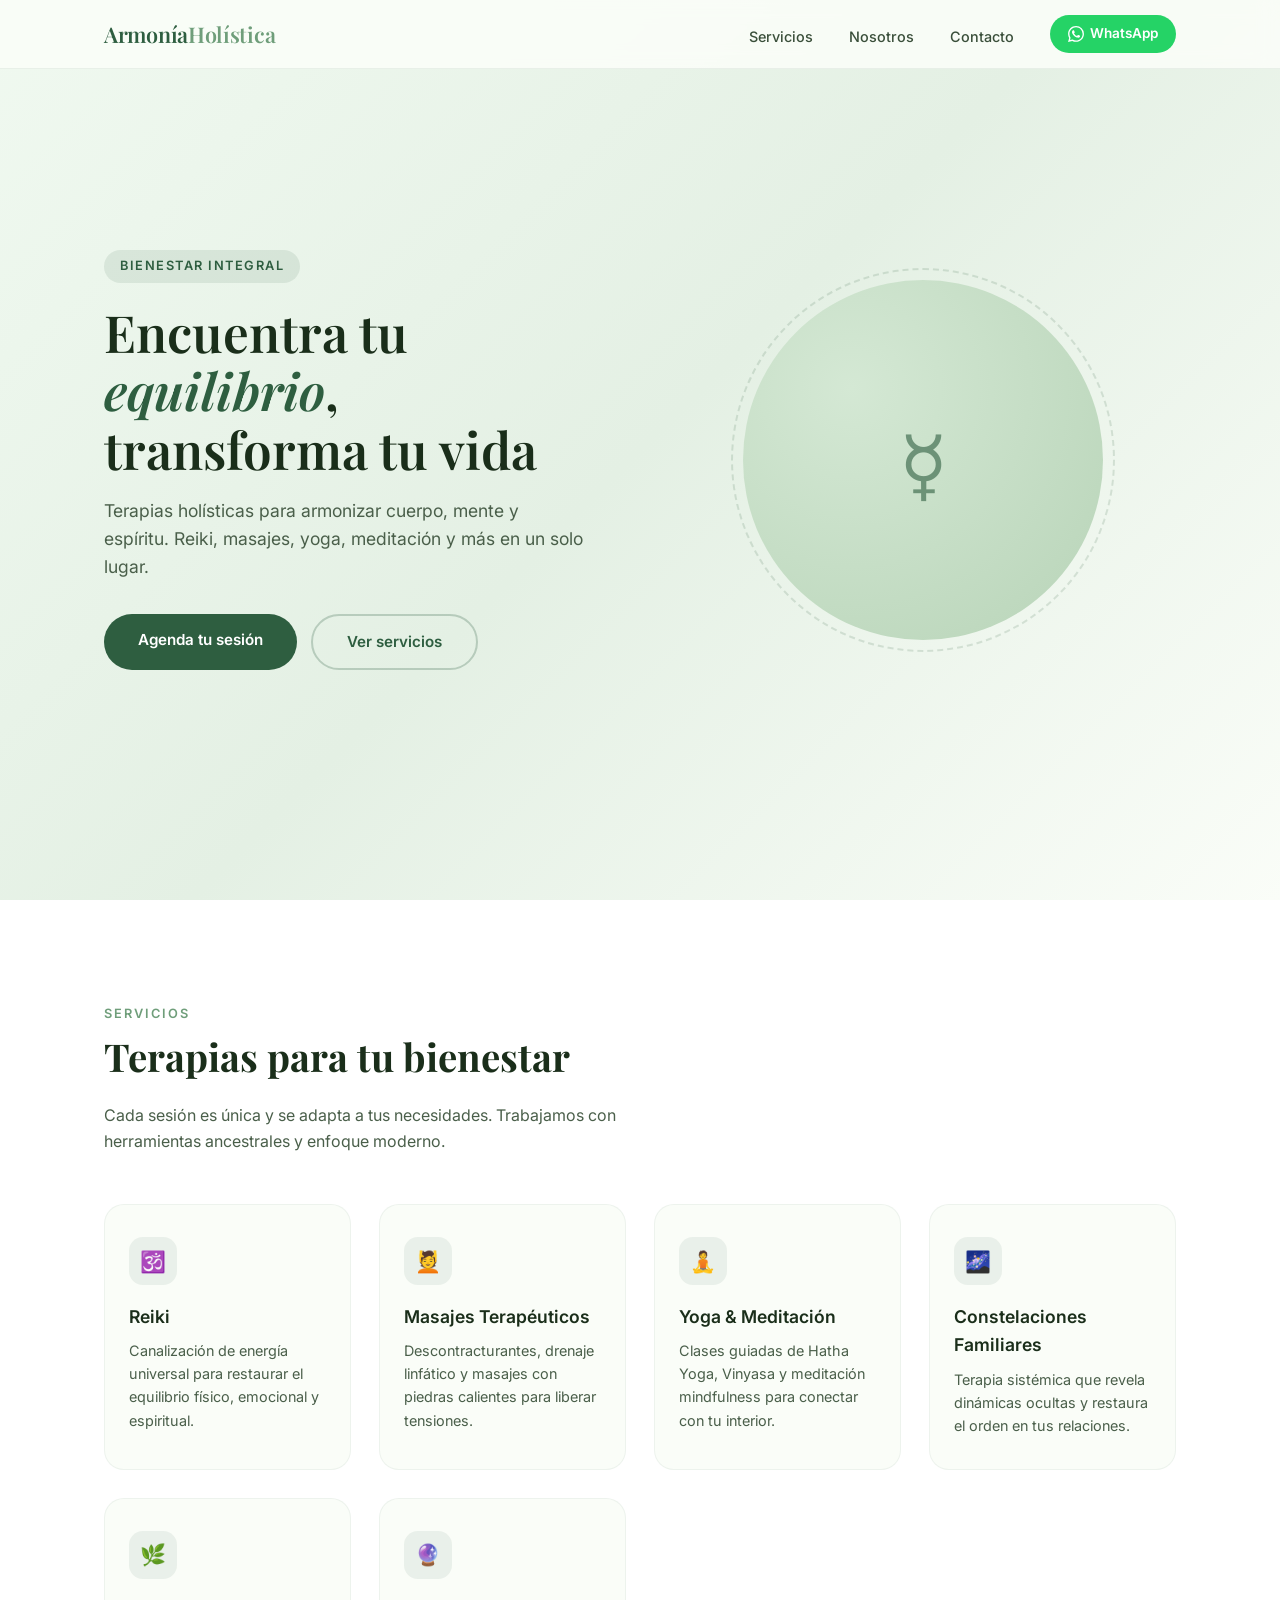
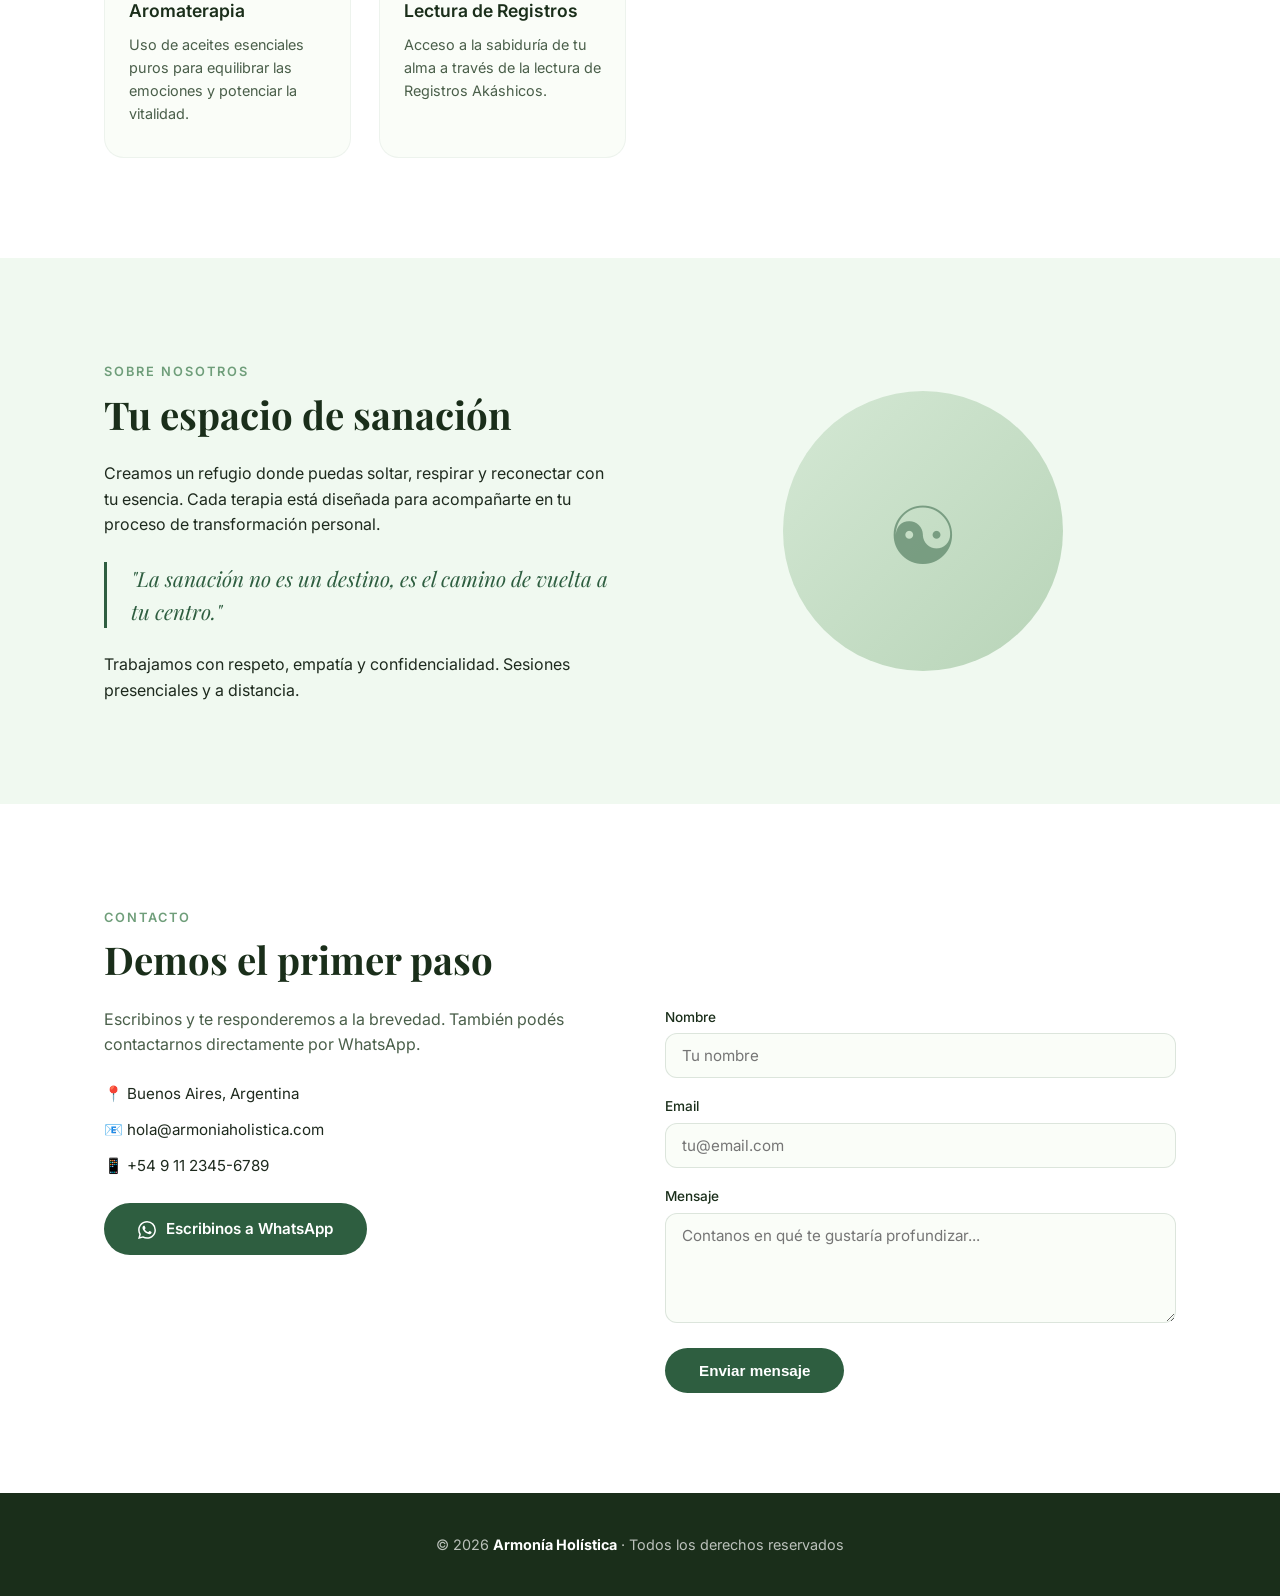
==== index.html @ 7d06202a "Primer commit del MVP de la landingpage" ====
<!DOCTYPE html>
<html lang="es">
<head>
  <meta charset="UTF-8">
  <meta name="viewport" content="width=device-width, initial-scale=1.0">
  <title>Terapia Holística · Bienestar Integral</title>
  <link rel="preconnect" href="https://fonts.googleapis.com">
  <link href="https://fonts.googleapis.com/css2?family=Inter:wght@300;400;500;600;700&family=Playfair+Display:ital,wght@0,500;0,600;1,500&display=swap" rel="stylesheet">
  <style>
    *, *::before, *::after { margin: 0; padding: 0; box-sizing: border-box; }
    html { scroll-behavior: smooth; }
    body {
      font-family: 'Inter', sans-serif;
      color: #1e2a1e;
      background: #fafdf8;
      line-height: 1.6;
    }
    a { text-decoration: none; color: inherit; }
    img { max-width: 100%; display: block; }

    .container { max-width: 1120px; margin: 0 auto; padding: 0 24px; }

    /* ─── HEADER ─── */
    header {
      position: fixed; top: 0; left: 0; width: 100%;
      background: rgba(250, 253, 248, 0.92);
      backdrop-filter: blur(10px);
      border-bottom: 1px solid rgba(46, 94, 64, 0.08);
      z-index: 100;
    }
    header .container {
      display: flex; align-items: center; justify-content: space-between;
      height: 68px;
    }
    .logo {
      font-family: 'Playfair Display', serif;
      font-size: 1.35rem;
      font-weight: 600;
      color: #2e5e40;
      letter-spacing: -0.3px;
    }
    .logo span { color: #6f9e7a; }
    nav a {
      font-size: 0.9rem;
      font-weight: 500;
      color: #3a4f3a;
      margin-left: 32px;
      transition: color .2s;
    }
    nav a:hover { color: #2e5e40; }
    .whatsapp-float {
      display: inline-flex; align-items: center; gap: 6px;
      background: #25D366; color: #fff; padding: 8px 18px;
      border-radius: 50px; font-size: 0.85rem; font-weight: 600;
      transition: background .2s;
    }
    .whatsapp-float:hover { background: #1ebe5d; }

    /* ─── HERO ─── */
    .hero {
      min-height: 100vh;
      display: flex; align-items: center;
      padding: 100px 0 80px;
      background: linear-gradient(135deg, #f0f9f0 0%, #e4f0e4 50%, #fafdf8 100%);
    }
    .hero .container { display: flex; align-items: center; gap: 60px; }
    .hero-content { flex: 1; }
    .hero-content .badge {
      display: inline-block;
      background: rgba(46, 94, 64, 0.1);
      color: #2e5e40;
      font-size: 0.8rem; font-weight: 600; text-transform: uppercase;
      letter-spacing: 1.5px;
      padding: 6px 16px; border-radius: 50px;
      margin-bottom: 20px;
    }
    .hero-content h1 {
      font-family: 'Playfair Display', serif;
      font-size: 3.2rem;
      font-weight: 600;
      line-height: 1.15;
      color: #1a2e1a;
      margin-bottom: 18px;
    }
    .hero-content h1 em {
      font-style: italic;
      color: #2e5e40;
    }
    .hero-content p {
      font-size: 1.1rem;
      color: #4a5f4a;
      max-width: 480px;
      margin-bottom: 32px;
    }
    .hero-actions { display: flex; gap: 14px; flex-wrap: wrap; }
    .btn-primary {
      display: inline-block;
      background: #2e5e40;
      color: #fff; padding: 14px 34px;
      border-radius: 50px;
      font-weight: 600; font-size: 0.95rem;
      transition: background .2s, transform .2s;
    }
    .btn-primary:hover { background: #234a32; transform: translateY(-2px); }
    .btn-secondary {
      display: inline-flex; align-items: center; gap: 8px;
      background: transparent;
      color: #2e5e40; padding: 14px 34px;
      border-radius: 50px;
      font-weight: 600; font-size: 0.95rem;
      border: 2px solid rgba(46, 94, 64, 0.25);
      transition: background .2s, border-color .2s;
    }
    .btn-secondary:hover { background: rgba(46, 94, 64, 0.06); border-color: #2e5e40; }
    .hero-visual { flex: 1; display: flex; justify-content: center; }
    .hero-symbol {
      width: 360px; height: 360px;
      border-radius: 50%;
      background: radial-gradient(circle at 30% 30%, #d4e8d4, #b8d4b8);
      display: flex; align-items: center; justify-content: center;
      position: relative;
    }
    .hero-symbol::after {
      content: '';
      position: absolute; inset: -12px;
      border-radius: 50%;
      border: 2px dashed rgba(46, 94, 64, 0.15);
      animation: spin 40s linear infinite;
    }
    @keyframes spin { to { transform: rotate(360deg); } }
    .hero-symbol span {
      font-size: 5rem;
      font-family: 'Playfair Display', serif;
      color: #2e5e40;
      opacity: 0.6;
    }

    /* ─── SERVICES ─── */
    .services {
      padding: 100px 0;
      background: #fff;
    }
    .section-label {
      font-size: 0.8rem; font-weight: 600; text-transform: uppercase;
      letter-spacing: 2px; color: #6f9e7a;
      margin-bottom: 8px;
    }
    .section-title {
      font-family: 'Playfair Display', serif;
      font-size: 2.4rem;
      color: #1a2e1a;
      margin-bottom: 16px;
    }
    .section-desc {
      color: #4a5f4a;
      max-width: 540px;
      margin-bottom: 50px;
    }
    .services-grid {
      display: grid;
      grid-template-columns: repeat(auto-fit, minmax(240px, 1fr));
      gap: 28px;
    }
    .service-card {
      background: #fafdf8;
      padding: 32px 24px;
      border-radius: 20px;
      border: 1px solid rgba(46, 94, 64, 0.06);
      transition: transform .25s, box-shadow .25s;
    }
    .service-card:hover { transform: translateY(-4px); box-shadow: 0 12px 32px rgba(46, 94, 64, 0.06); }
    .service-icon {
      width: 48px; height: 48px;
      background: rgba(46, 94, 64, 0.08);
      border-radius: 14px;
      display: flex; align-items: center; justify-content: center;
      font-size: 1.3rem;
      margin-bottom: 18px;
    }
    .service-card h3 {
      font-size: 1.1rem; font-weight: 600;
      color: #1a2e1a; margin-bottom: 8px;
    }
    .service-card p {
      font-size: 0.9rem; color: #4a5f4a;
    }

    /* ─── ABOUT ─── */
    .about {
      padding: 100px 0;
      background: #f0f9f0;
    }
    .about .container { display: flex; align-items: center; gap: 60px; }
    .about-content { flex: 1; }
    .about-visual { flex: 1; display: flex; justify-content: center; }
    .about-quote {
      font-family: 'Playfair Display', serif;
      font-size: 1.3rem; font-style: italic;
      color: #2e5e40;
      border-left: 3px solid #2e5e40;
      padding-left: 24px;
      margin: 24px 0;
    }

    /* ─── CONTACT ─── */
    .contact {
      padding: 100px 0;
      background: #fff;
    }
    .contact-layout { display: flex; gap: 50px; align-items: flex-start; }
    .contact-info { flex: 1; }
    .contact-info p { margin-bottom: 10px; color: #4a5f4a; }
    .contact-info .info-item {
      display: flex; align-items: center; gap: 10px;
      margin-bottom: 12px;
      font-size: 0.95rem;
    }
    .contact-form { flex: 1; }
    .form-group { margin-bottom: 18px; }
    .form-group label {
      display: block;
      font-size: 0.85rem; font-weight: 500;
      color: #1a2e1a; margin-bottom: 5px;
    }
    .form-group input,
    .form-group textarea {
      width: 100%;
      padding: 12px 16px;
      border: 1.5px solid rgba(46, 94, 64, 0.15);
      border-radius: 12px;
      font-family: 'Inter', sans-serif;
      font-size: 0.95rem;
      background: #fafdf8;
      transition: border-color .2s;
    }
    .form-group input:focus,
    .form-group textarea:focus {
      outline: none;
      border-color: #2e5e40;
    }
    .form-group textarea { resize: vertical; min-height: 110px; }
    .btn-submit {
      background: #2e5e40; color: #fff;
      border: none; padding: 14px 34px;
      border-radius: 50px; font-weight: 600; font-size: 0.95rem;
      cursor: pointer;
      transition: background .2s, transform .2s;
    }
    .btn-submit:hover { background: #234a32; transform: translateY(-2px); }

    /* ─── FOOTER ─── */
    footer {
      background: #1a2e1a;
      color: rgba(255,255,255,0.7);
      padding: 40px 0;
      text-align: center;
      font-size: 0.9rem;
    }
    footer strong { color: #fff; }

    /* ─── RESPONSIVE ─── */
    @media (max-width: 800px) {
      .hero .container { flex-direction: column; text-align: center; }
      .hero-content p { margin-left: auto; margin-right: auto; }
      .hero-content h1 { font-size: 2.4rem; }
      .hero-actions { justify-content: center; }
      .hero-symbol { width: 220px; height: 220px; }
      .hero-symbol span { font-size: 3rem; }
      .about .container { flex-direction: column; text-align: center; }
      .about-quote { text-align: left; }
      .contact-layout { flex-direction: column; }
      nav a { margin-left: 16px; font-size: 0.8rem; }
      .whatsapp-float span { display: none; }
    }
    @media (max-width: 500px) {
      header .container { height: 60px; }
      .logo { font-size: 1.1rem; }
      nav a { margin-left: 12px; }
      .hero-content h1 { font-size: 1.9rem; }
    }
  </style>
</head>
<body>

  <!-- ═══ HEADER ═══ -->
  <header>
    <div class="container">
      <a href="#" class="logo">Armonía<span>Holística</span></a>
      <nav>
        <a href="#servicios">Servicios</a>
        <a href="#nosotros">Nosotros</a>
        <a href="#contacto">Contacto</a>
        <a href="https://wa.me/5491123456789" target="_blank" class="whatsapp-float">
          <svg width="16" height="16" viewBox="0 0 24 24" fill="currentColor"><path d="M17.472 14.382c-.297-.149-1.758-.867-2.03-.967-.273-.099-.471-.148-.67.15-.197.297-.767.966-.94 1.164-.173.199-.347.223-.644.075-.297-.15-1.255-.463-2.39-1.475-.883-.788-1.48-1.761-1.653-2.059-.173-.297-.018-.458.13-.606.134-.133.298-.347.446-.52.149-.174.198-.298.298-.497.099-.198.05-.371-.025-.52-.075-.149-.669-1.612-.916-2.207-.242-.579-.487-.5-.669-.51-.173-.008-.371-.01-.57-.01-.198 0-.52.074-.792.372-.272.297-1.04 1.016-1.04 2.479 0 1.462 1.065 2.875 1.213 3.074.149.198 2.096 3.2 5.077 4.487.709.306 1.262.489 1.694.625.712.227 1.36.195 1.871.118.571-.085 1.758-.719 2.006-1.413.248-.694.248-1.289.173-1.413-.074-.124-.272-.198-.57-.347m-5.421 7.403h-.004a9.87 9.87 0 01-5.031-1.378l-.361-.214-3.741.982.998-3.648-.235-.374a9.86 9.86 0 01-1.51-5.26c.001-5.45 4.436-9.884 9.888-9.884 2.64 0 5.122 1.03 6.988 2.898a9.825 9.825 0 012.893 6.994c-.003 5.45-4.437 9.884-9.885 9.884m8.413-18.297A11.815 11.815 0 0012.05 0C5.495 0 .16 5.335.157 11.892c0 2.096.547 4.142 1.588 5.945L.057 24l6.305-1.654a11.882 11.882 0 005.683 1.448h.005c6.554 0 11.89-5.335 11.893-11.893a11.821 11.821 0 00-3.48-8.413z"/></svg>
          <span>WhatsApp</span>
        </a>
      </nav>
    </div>
  </header>

  <!-- ═══ HERO ═══ -->
  <section class="hero" id="inicio">
    <div class="container">
      <div class="hero-content">
        <span class="badge">Bienestar Integral</span>
        <h1>Encuentra tu <em>equilibrio</em>, transforma tu vida</h1>
        <p>Terapias holísticas para armonizar cuerpo, mente y espíritu. Reiki, masajes, yoga, meditación y más en un solo lugar.</p>
        <div class="hero-actions">
          <a href="#contacto" class="btn-primary">Agenda tu sesión</a>
          <a href="#servicios" class="btn-secondary">Ver servicios</a>
        </div>
      </div>
      <div class="hero-visual">
        <div class="hero-symbol">
          <span>☿</span>
        </div>
      </div>
    </div>
  </section>

  <!-- ═══ SERVICES ═══ -->
  <section class="services" id="servicios">
    <div class="container">
      <span class="section-label">Servicios</span>
      <h2 class="section-title">Terapias para tu bienestar</h2>
      <p class="section-desc">Cada sesión es única y se adapta a tus necesidades. Trabajamos con herramientas ancestrales y enfoque moderno.</p>
      <div class="services-grid">
        <div class="service-card">
          <div class="service-icon">🕉️</div>
          <h3>Reiki</h3>
          <p>Canalización de energía universal para restaurar el equilibrio físico, emocional y espiritual.</p>
        </div>
        <div class="service-card">
          <div class="service-icon">💆</div>
          <h3>Masajes Terapéuticos</h3>
          <p>Descontracturantes, drenaje linfático y masajes con piedras calientes para liberar tensiones.</p>
        </div>
        <div class="service-card">
          <div class="service-icon">🧘</div>
          <h3>Yoga & Meditación</h3>
          <p>Clases guiadas de Hatha Yoga, Vinyasa y meditación mindfulness para conectar con tu interior.</p>
        </div>
        <div class="service-card">
          <div class="service-icon">🌌</div>
          <h3>Constelaciones Familiares</h3>
          <p>Terapia sistémica que revela dinámicas ocultas y restaura el orden en tus relaciones.</p>
        </div>
        <div class="service-card">
          <div class="service-icon">🌿</div>
          <h3>Aromaterapia</h3>
          <p>Uso de aceites esenciales puros para equilibrar las emociones y potenciar la vitalidad.</p>
        </div>
        <div class="service-card">
          <div class="service-icon">🔮</div>
          <h3>Lectura de Registros</h3>
          <p>Acceso a la sabiduría de tu alma a través de la lectura de Registros Akáshicos.</p>
        </div>
      </div>
    </div>
  </section>

  <!-- ═══ ABOUT ═══ -->
  <section class="about" id="nosotros">
    <div class="container">
      <div class="about-content">
        <span class="section-label">Sobre nosotros</span>
        <h2 class="section-title">Tu espacio de sanación</h2>
        <p>Creamos un refugio donde puedas soltar, respirar y reconectar con tu esencia. Cada terapia está diseñada para acompañarte en tu proceso de transformación personal.</p>
        <div class="about-quote">"La sanación no es un destino, es el camino de vuelta a tu centro."</div>
        <p style="margin-top: 16px;">Trabajamos con respeto, empatía y confidencialidad. Sesiones presenciales y a distancia.</p>
      </div>
      <div class="about-visual">
        <div style="width:280px;height:280px;border-radius:50%;background:linear-gradient(135deg,#d4e8d4,#b8d4b8);display:flex;align-items:center;justify-content:center;">
          <span style="font-size:5rem;font-family:'Playfair Display',serif;color:#2e5e40;opacity:0.5;">☯</span>
        </div>
      </div>
    </div>
  </section>

  <!-- ═══ CONTACT ═══ -->
  <section class="contact" id="contacto">
    <div class="container">
      <span class="section-label">Contacto</span>
      <h2 class="section-title">Demos el primer paso</h2>
      <div class="contact-layout">
        <div class="contact-info">
          <p style="margin-bottom: 24px;">Escribinos y te responderemos a la brevedad. También podés contactarnos directamente por WhatsApp.</p>
          <div class="info-item">📍 Buenos Aires, Argentina</div>
          <div class="info-item">📧 hola@armoniaholistica.com</div>
          <div class="info-item">📱 +54 9 11 2345-6789</div>
          <a href="https://wa.me/5491123456789" target="_blank" class="btn-primary" style="margin-top: 12px;">
            <svg width="18" height="18" viewBox="0 0 24 24" fill="currentColor" style="vertical-align:middle;margin-right:6px;"><path d="M17.472 14.382c-.297-.149-1.758-.867-2.03-.967-.273-.099-.471-.148-.67.15-.197.297-.767.966-.94 1.164-.173.199-.347.223-.644.075-.297-.15-1.255-.463-2.39-1.475-.883-.788-1.48-1.761-1.653-2.059-.173-.297-.018-.458.13-.606.134-.133.298-.347.446-.52.149-.174.198-.298.298-.497.099-.198.05-.371-.025-.52-.075-.149-.669-1.612-.916-2.207-.242-.579-.487-.5-.669-.51-.173-.008-.371-.01-.57-.01-.198 0-.52.074-.792.372-.272.297-1.04 1.016-1.04 2.479 0 1.462 1.065 2.875 1.213 3.074.149.198 2.096 3.2 5.077 4.487.709.306 1.262.489 1.694.625.712.227 1.36.195 1.871.118.571-.085 1.758-.719 2.006-1.413.248-.694.248-1.289.173-1.413-.074-.124-.272-.198-.57-.347m-5.421 7.403h-.004a9.87 9.87 0 01-5.031-1.378l-.361-.214-3.741.982.998-3.648-.235-.374a9.86 9.86 0 01-1.51-5.26c.001-5.45 4.436-9.884 9.888-9.884 2.64 0 5.122 1.03 6.988 2.898a9.825 9.825 0 012.893 6.994c-.003 5.45-4.437 9.884-9.885 9.884m8.413-18.297A11.815 11.815 0 0012.05 0C5.495 0 .16 5.335.157 11.892c0 2.096.547 4.142 1.588 5.945L.057 24l6.305-1.654a11.882 11.882 0 005.683 1.448h.005c6.554 0 11.89-5.335 11.893-11.893a11.821 11.821 0 00-3.48-8.413z"/></svg>
            Escribinos a WhatsApp
          </a>
        </div>
        <form class="contact-form" id="contactForm">
          <div class="form-group">
            <label for="nombre">Nombre</label>
            <input type="text" id="nombre" placeholder="Tu nombre" required>
          </div>
          <div class="form-group">
            <label for="email">Email</label>
            <input type="email" id="email" placeholder="tu@email.com" required>
          </div>
          <div class="form-group">
            <label for="mensaje">Mensaje</label>
            <textarea id="mensaje" placeholder="Contanos en qué te gustaría profundizar..." required></textarea>
          </div>
          <button type="submit" class="btn-submit">Enviar mensaje</button>
          <p id="formFeedback" style="margin-top:12px;font-size:0.85rem;color:#6f9e7a;display:none;">✓ Mensaje enviado con éxito. Te contactaremos pronto.</p>
        </form>
      </div>
    </div>
  </section>

  <!-- ═══ FOOTER ═══ -->
  <footer>
    <div class="container">
      <p>&copy; 2026 <strong>Armonía Holística</strong> · Todos los derechos reservados</p>
    </div>
  </footer>

  <script>
    document.getElementById('contactForm').addEventListener('submit', function(e) {
      e.preventDefault();
      document.getElementById('formFeedback').style.display = 'block';
      this.reset();
    });
  </script>
</body>
</html>
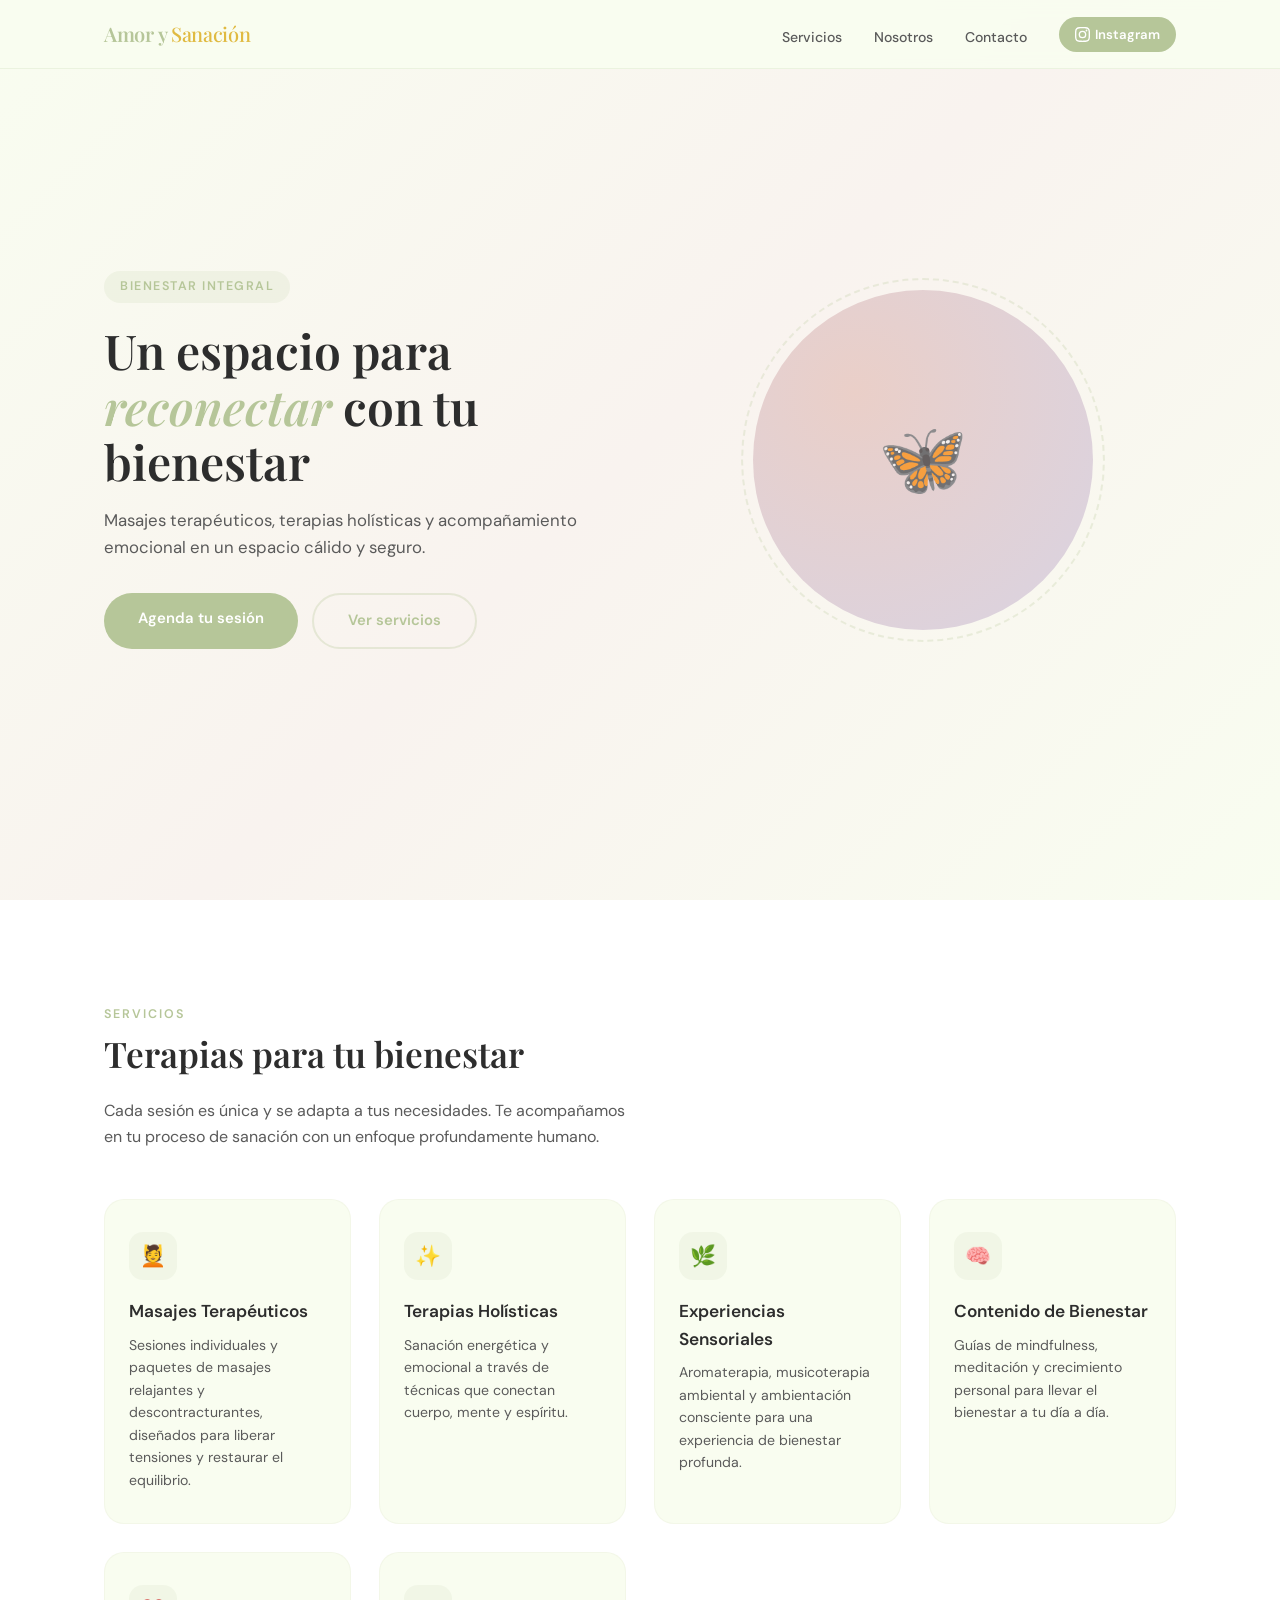
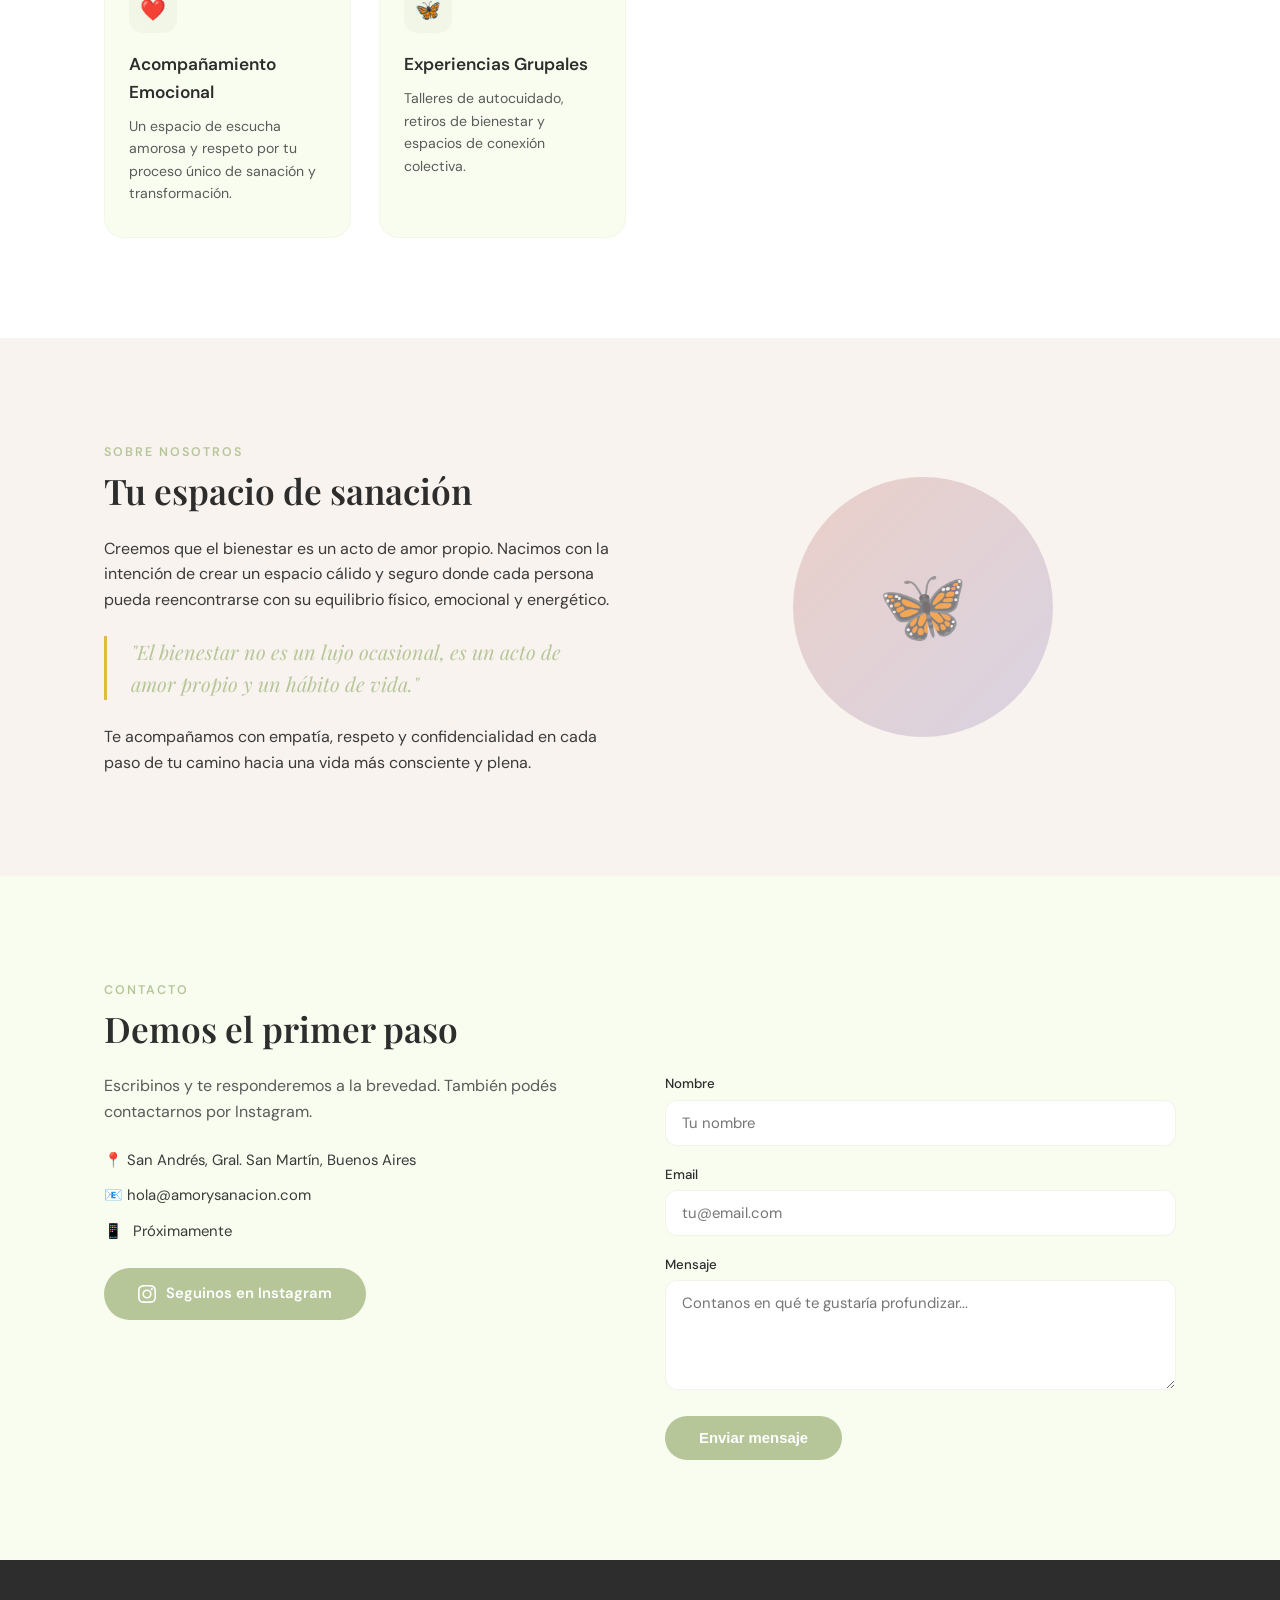
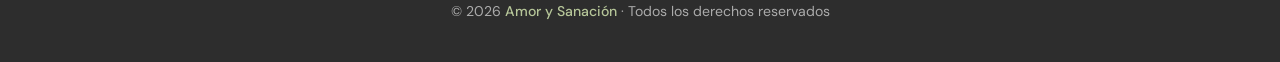
==== commit 3eac7e89: "Se realizaron ajustes en la landingpage para la identidad del cliente" ====
--- a/index.html
+++ b/index.html
@@ -3,16 +3,17 @@
 <head>
   <meta charset="UTF-8">
   <meta name="viewport" content="width=device-width, initial-scale=1.0">
-  <title>Terapia Holística · Bienestar Integral</title>
+  <title>Amor y Sanación · Bienestar Integral</title>
   <link rel="preconnect" href="https://fonts.googleapis.com">
-  <link href="https://fonts.googleapis.com/css2?family=Inter:wght@300;400;500;600;700&family=Playfair+Display:ital,wght@0,500;0,600;1,500&display=swap" rel="stylesheet">
+  <link rel="preconnect" href="https://fonts.gstatic.com" crossorigin>
+  <link href="https://fonts.googleapis.com/css2?family=DM+Sans:opsz,wght@9..40,300;9..40,400;9..40,500;9..40,600;9..40,700&family=Playfair+Display:ital,wght@0,500;0,600;0,700;1,500;1,600&display=swap" rel="stylesheet">
   <style>
     *, *::before, *::after { margin: 0; padding: 0; box-sizing: border-box; }
     html { scroll-behavior: smooth; }
     body {
-      font-family: 'Inter', sans-serif;
-      color: #1e2a1e;
-      background: #fafdf8;
+      font-family: 'DM Sans', sans-serif;
+      color: #3a3a3a;
+      background: #f9fdf0;
       line-height: 1.6;
     }
     a { text-decoration: none; color: inherit; }
@@ -23,9 +24,9 @@
     /* ─── HEADER ─── */
     header {
       position: fixed; top: 0; left: 0; width: 100%;
-      background: rgba(250, 253, 248, 0.92);
+      background: rgba(249, 253, 240, 0.92);
       backdrop-filter: blur(10px);
-      border-bottom: 1px solid rgba(46, 94, 64, 0.08);
+      border-bottom: 1px solid rgba(182, 198, 153, 0.2);
       z-index: 100;
     }
     header .container {
@@ -34,89 +35,89 @@
     }
     .logo {
       font-family: 'Playfair Display', serif;
-      font-size: 1.35rem;
+      font-size: 1.25rem;
       font-weight: 600;
-      color: #2e5e40;
+      color: #b6c699;
       letter-spacing: -0.3px;
     }
-    .logo span { color: #6f9e7a; }
+    .logo span { color: #e0ba41; font-weight: 500; }
     nav a {
-      font-size: 0.9rem;
+      font-size: 0.88rem;
       font-weight: 500;
-      color: #3a4f3a;
-      margin-left: 32px;
+      color: #5a5a5a;
+      margin-left: 28px;
       transition: color .2s;
     }
-    nav a:hover { color: #2e5e40; }
-    .whatsapp-float {
-      display: inline-flex; align-items: center; gap: 6px;
-      background: #25D366; color: #fff; padding: 8px 18px;
-      border-radius: 50px; font-size: 0.85rem; font-weight: 600;
+    nav a:hover { color: #b6c699; }
+    .nav-ig {
+      display: inline-flex; align-items: center; gap: 5px;
+      background: #b6c699; color: #fff; padding: 7px 16px;
+      border-radius: 50px; font-size: 0.82rem; font-weight: 600;
       transition: background .2s;
     }
-    .whatsapp-float:hover { background: #1ebe5d; }
+    .nav-ig:hover { background: #a3b88a; }
 
     /* ─── HERO ─── */
     .hero {
       min-height: 100vh;
       display: flex; align-items: center;
       padding: 100px 0 80px;
-      background: linear-gradient(135deg, #f0f9f0 0%, #e4f0e4 50%, #fafdf8 100%);
+      background: linear-gradient(135deg, #f9fdf0 0%, #f9f3ef 50%, #f9fdf0 100%);
     }
     .hero .container { display: flex; align-items: center; gap: 60px; }
     .hero-content { flex: 1; }
     .hero-content .badge {
       display: inline-block;
-      background: rgba(46, 94, 64, 0.1);
-      color: #2e5e40;
-      font-size: 0.8rem; font-weight: 600; text-transform: uppercase;
+      background: rgba(182, 198, 153, 0.15);
+      color: #b6c699;
+      font-size: 0.78rem; font-weight: 600; text-transform: uppercase;
       letter-spacing: 1.5px;
       padding: 6px 16px; border-radius: 50px;
       margin-bottom: 20px;
     }
     .hero-content h1 {
       font-family: 'Playfair Display', serif;
-      font-size: 3.2rem;
+      font-size: 3rem;
       font-weight: 600;
       line-height: 1.15;
-      color: #1a2e1a;
+      color: #2d2d2d;
       margin-bottom: 18px;
     }
     .hero-content h1 em {
       font-style: italic;
-      color: #2e5e40;
+      color: #b6c699;
     }
     .hero-content p {
-      font-size: 1.1rem;
-      color: #4a5f4a;
+      font-size: 1.05rem;
+      color: #5a5a5a;
       max-width: 480px;
       margin-bottom: 32px;
     }
     .hero-actions { display: flex; gap: 14px; flex-wrap: wrap; }
     .btn-primary {
       display: inline-block;
-      background: #2e5e40;
+      background: #b6c699;
       color: #fff; padding: 14px 34px;
       border-radius: 50px;
-      font-weight: 600; font-size: 0.95rem;
+      font-weight: 600; font-size: 0.93rem;
       transition: background .2s, transform .2s;
     }
-    .btn-primary:hover { background: #234a32; transform: translateY(-2px); }
+    .btn-primary:hover { background: #a3b88a; transform: translateY(-2px); }
     .btn-secondary {
       display: inline-flex; align-items: center; gap: 8px;
       background: transparent;
-      color: #2e5e40; padding: 14px 34px;
+      color: #b6c699; padding: 14px 34px;
       border-radius: 50px;
-      font-weight: 600; font-size: 0.95rem;
-      border: 2px solid rgba(46, 94, 64, 0.25);
+      font-weight: 600; font-size: 0.93rem;
+      border: 2px solid rgba(182, 198, 153, 0.3);
       transition: background .2s, border-color .2s;
     }
-    .btn-secondary:hover { background: rgba(46, 94, 64, 0.06); border-color: #2e5e40; }
+    .btn-secondary:hover { background: rgba(182, 198, 153, 0.06); border-color: #b6c699; }
     .hero-visual { flex: 1; display: flex; justify-content: center; }
     .hero-symbol {
-      width: 360px; height: 360px;
+      width: 340px; height: 340px;
       border-radius: 50%;
-      background: radial-gradient(circle at 30% 30%, #d4e8d4, #b8d4b8);
+      background: radial-gradient(circle at 30% 30%, #eacfc8, #d9d3e2);
       display: flex; align-items: center; justify-content: center;
       position: relative;
     }
@@ -124,15 +125,14 @@
       content: '';
       position: absolute; inset: -12px;
       border-radius: 50%;
-      border: 2px dashed rgba(46, 94, 64, 0.15);
+      border: 2px dashed rgba(182, 198, 153, 0.25);
       animation: spin 40s linear infinite;
     }
     @keyframes spin { to { transform: rotate(360deg); } }
     .hero-symbol span {
-      font-size: 5rem;
-      font-family: 'Playfair Display', serif;
-      color: #2e5e40;
-      opacity: 0.6;
+      font-size: 4.5rem;
+      color: #fff;
+      opacity: 0.7;
     }
 
     /* ─── SERVICES ─── */
@@ -141,18 +141,19 @@
       background: #fff;
     }
     .section-label {
-      font-size: 0.8rem; font-weight: 600; text-transform: uppercase;
-      letter-spacing: 2px; color: #6f9e7a;
+      font-size: 0.78rem; font-weight: 600; text-transform: uppercase;
+      letter-spacing: 2px; color: #b6c699;
       margin-bottom: 8px;
     }
     .section-title {
       font-family: 'Playfair Display', serif;
-      font-size: 2.4rem;
-      color: #1a2e1a;
+      font-size: 2.2rem;
+      font-weight: 600;
+      color: #2d2d2d;
       margin-bottom: 16px;
     }
     .section-desc {
-      color: #4a5f4a;
+      color: #5a5a5a;
       max-width: 540px;
       margin-bottom: 50px;
     }
@@ -162,42 +163,43 @@
       gap: 28px;
     }
     .service-card {
-      background: #fafdf8;
+      background: #f9fdf0;
       padding: 32px 24px;
       border-radius: 20px;
-      border: 1px solid rgba(46, 94, 64, 0.06);
+      border: 1px solid rgba(182, 198, 153, 0.1);
       transition: transform .25s, box-shadow .25s;
     }
-    .service-card:hover { transform: translateY(-4px); box-shadow: 0 12px 32px rgba(46, 94, 64, 0.06); }
+    .service-card:hover { transform: translateY(-4px); box-shadow: 0 12px 32px rgba(182, 198, 153, 0.08); }
     .service-icon {
       width: 48px; height: 48px;
-      background: rgba(46, 94, 64, 0.08);
+      background: rgba(182, 198, 153, 0.12);
       border-radius: 14px;
       display: flex; align-items: center; justify-content: center;
       font-size: 1.3rem;
       margin-bottom: 18px;
     }
     .service-card h3 {
-      font-size: 1.1rem; font-weight: 600;
-      color: #1a2e1a; margin-bottom: 8px;
+      font-size: 1.08rem; font-weight: 600;
+      color: #2d2d2d; margin-bottom: 8px;
     }
     .service-card p {
-      font-size: 0.9rem; color: #4a5f4a;
-    }
+      font-size: 0.88rem; color: #5a5a5a;
+    }
+    .service-card .accent { color: #e0ba41; }
 
     /* ─── ABOUT ─── */
     .about {
       padding: 100px 0;
-      background: #f0f9f0;
+      background: #f9f3ef;
     }
     .about .container { display: flex; align-items: center; gap: 60px; }
     .about-content { flex: 1; }
     .about-visual { flex: 1; display: flex; justify-content: center; }
     .about-quote {
       font-family: 'Playfair Display', serif;
-      font-size: 1.3rem; font-style: italic;
-      color: #2e5e40;
-      border-left: 3px solid #2e5e40;
+      font-size: 1.25rem; font-style: italic;
+      color: #b6c699;
+      border-left: 3px solid #e0ba41;
       padding-left: 24px;
       margin: 24px 0;
     }
@@ -205,78 +207,77 @@
     /* ─── CONTACT ─── */
     .contact {
       padding: 100px 0;
-      background: #fff;
+      background: #f9fdf0;
     }
     .contact-layout { display: flex; gap: 50px; align-items: flex-start; }
     .contact-info { flex: 1; }
-    .contact-info p { margin-bottom: 10px; color: #4a5f4a; }
+    .contact-info p { margin-bottom: 10px; color: #5a5a5a; }
     .contact-info .info-item {
       display: flex; align-items: center; gap: 10px;
       margin-bottom: 12px;
-      font-size: 0.95rem;
+      font-size: 0.93rem;
     }
     .contact-form { flex: 1; }
     .form-group { margin-bottom: 18px; }
     .form-group label {
       display: block;
-      font-size: 0.85rem; font-weight: 500;
-      color: #1a2e1a; margin-bottom: 5px;
+      font-size: 0.83rem; font-weight: 500;
+      color: #2d2d2d; margin-bottom: 5px;
     }
     .form-group input,
     .form-group textarea {
       width: 100%;
       padding: 12px 16px;
-      border: 1.5px solid rgba(46, 94, 64, 0.15);
+      border: 1.5px solid rgba(182, 198, 153, 0.2);
       border-radius: 12px;
-      font-family: 'Inter', sans-serif;
-      font-size: 0.95rem;
-      background: #fafdf8;
+      font-family: 'DM Sans', sans-serif;
+      font-size: 0.93rem;
+      background: #fff;
       transition: border-color .2s;
     }
     .form-group input:focus,
     .form-group textarea:focus {
       outline: none;
-      border-color: #2e5e40;
+      border-color: #b6c699;
     }
     .form-group textarea { resize: vertical; min-height: 110px; }
     .btn-submit {
-      background: #2e5e40; color: #fff;
+      background: #b6c699; color: #fff;
       border: none; padding: 14px 34px;
-      border-radius: 50px; font-weight: 600; font-size: 0.95rem;
+      border-radius: 50px; font-weight: 600; font-size: 0.93rem;
       cursor: pointer;
       transition: background .2s, transform .2s;
     }
-    .btn-submit:hover { background: #234a32; transform: translateY(-2px); }
+    .btn-submit:hover { background: #a3b88a; transform: translateY(-2px); }
 
     /* ─── FOOTER ─── */
     footer {
-      background: #1a2e1a;
-      color: rgba(255,255,255,0.7);
+      background: #2d2d2d;
+      color: rgba(255,255,255,0.6);
       padding: 40px 0;
       text-align: center;
-      font-size: 0.9rem;
-    }
-    footer strong { color: #fff; }
+      font-size: 0.88rem;
+    }
+    footer strong { color: #b6c699; font-weight: 500; }
 
     /* ─── RESPONSIVE ─── */
     @media (max-width: 800px) {
       .hero .container { flex-direction: column; text-align: center; }
       .hero-content p { margin-left: auto; margin-right: auto; }
-      .hero-content h1 { font-size: 2.4rem; }
+      .hero-content h1 { font-size: 2.2rem; }
       .hero-actions { justify-content: center; }
       .hero-symbol { width: 220px; height: 220px; }
       .hero-symbol span { font-size: 3rem; }
       .about .container { flex-direction: column; text-align: center; }
       .about-quote { text-align: left; }
       .contact-layout { flex-direction: column; }
-      nav a { margin-left: 16px; font-size: 0.8rem; }
-      .whatsapp-float span { display: none; }
+      nav a { margin-left: 14px; font-size: 0.78rem; }
     }
     @media (max-width: 500px) {
       header .container { height: 60px; }
-      .logo { font-size: 1.1rem; }
-      nav a { margin-left: 12px; }
-      .hero-content h1 { font-size: 1.9rem; }
+      .logo { font-size: 1rem; }
+      nav a { margin-left: 10px; }
+      .hero-content h1 { font-size: 1.8rem; }
     }
   </style>
 </head>
@@ -285,14 +286,14 @@
   <!-- ═══ HEADER ═══ -->
   <header>
     <div class="container">
-      <a href="#" class="logo">Armonía<span>Holística</span></a>
+      <a href="#" class="logo">Amor y <span>Sanación</span></a>
       <nav>
         <a href="#servicios">Servicios</a>
         <a href="#nosotros">Nosotros</a>
         <a href="#contacto">Contacto</a>
-        <a href="https://wa.me/5491123456789" target="_blank" class="whatsapp-float">
-          <svg width="16" height="16" viewBox="0 0 24 24" fill="currentColor"><path d="M17.472 14.382c-.297-.149-1.758-.867-2.03-.967-.273-.099-.471-.148-.67.15-.197.297-.767.966-.94 1.164-.173.199-.347.223-.644.075-.297-.15-1.255-.463-2.39-1.475-.883-.788-1.48-1.761-1.653-2.059-.173-.297-.018-.458.13-.606.134-.133.298-.347.446-.52.149-.174.198-.298.298-.497.099-.198.05-.371-.025-.52-.075-.149-.669-1.612-.916-2.207-.242-.579-.487-.5-.669-.51-.173-.008-.371-.01-.57-.01-.198 0-.52.074-.792.372-.272.297-1.04 1.016-1.04 2.479 0 1.462 1.065 2.875 1.213 3.074.149.198 2.096 3.2 5.077 4.487.709.306 1.262.489 1.694.625.712.227 1.36.195 1.871.118.571-.085 1.758-.719 2.006-1.413.248-.694.248-1.289.173-1.413-.074-.124-.272-.198-.57-.347m-5.421 7.403h-.004a9.87 9.87 0 01-5.031-1.378l-.361-.214-3.741.982.998-3.648-.235-.374a9.86 9.86 0 01-1.51-5.26c.001-5.45 4.436-9.884 9.888-9.884 2.64 0 5.122 1.03 6.988 2.898a9.825 9.825 0 012.893 6.994c-.003 5.45-4.437 9.884-9.885 9.884m8.413-18.297A11.815 11.815 0 0012.05 0C5.495 0 .16 5.335.157 11.892c0 2.096.547 4.142 1.588 5.945L.057 24l6.305-1.654a11.882 11.882 0 005.683 1.448h.005c6.554 0 11.89-5.335 11.893-11.893a11.821 11.821 0 00-3.48-8.413z"/></svg>
-          <span>WhatsApp</span>
+        <a href="https://instagram.com/_amor_y_sanacion" target="_blank" class="nav-ig">
+          <svg width="15" height="15" viewBox="0 0 24 24" fill="currentColor"><path d="M12 2.163c3.204 0 3.584.012 4.85.07 3.252.148 4.771 1.691 4.919 4.919.058 1.265.069 1.645.069 4.849 0 3.205-.012 3.584-.069 4.849-.149 3.225-1.664 4.771-4.919 4.919-1.266.058-1.644.07-4.85.07-3.204 0-3.584-.012-4.849-.07-3.26-.149-4.771-1.699-4.919-4.92-.058-1.265-.07-1.644-.07-4.849 0-3.204.013-3.583.07-4.849.149-3.227 1.664-4.771 4.919-4.919 1.266-.057 1.645-.069 4.849-.069zM12 0C8.741 0 8.333.014 7.053.072 2.695.272.273 2.69.073 7.052.014 8.333 0 8.741 0 12c0 3.259.014 3.668.072 4.948.2 4.358 2.618 6.78 6.98 6.98C8.333 23.986 8.741 24 12 24c3.259 0 3.668-.014 4.948-.072 4.354-.2 6.782-2.618 6.979-6.98.059-1.28.073-1.689.073-4.948 0-3.259-.014-3.667-.072-4.947-.196-4.354-2.617-6.78-6.979-6.98C15.668.014 15.259 0 12 0zm0 5.838a6.162 6.162 0 100 12.324 6.162 6.162 0 000-12.324zM12 16a4 4 0 110-8 4 4 0 010 8zm6.406-11.845a1.44 1.44 0 100 2.881 1.44 1.44 0 000-2.881z"/></svg>
+          Instagram
         </a>
       </nav>
     </div>
@@ -303,8 +304,8 @@
     <div class="container">
       <div class="hero-content">
         <span class="badge">Bienestar Integral</span>
-        <h1>Encuentra tu <em>equilibrio</em>, transforma tu vida</h1>
-        <p>Terapias holísticas para armonizar cuerpo, mente y espíritu. Reiki, masajes, yoga, meditación y más en un solo lugar.</p>
+        <h1>Un espacio para <em>reconectar</em> con tu bienestar</h1>
+        <p>Masajes terapéuticos, terapias holísticas y acompañamiento emocional en un espacio cálido y seguro.</p>
         <div class="hero-actions">
           <a href="#contacto" class="btn-primary">Agenda tu sesión</a>
           <a href="#servicios" class="btn-secondary">Ver servicios</a>
@@ -312,7 +313,7 @@
       </div>
       <div class="hero-visual">
         <div class="hero-symbol">
-          <span>☿</span>
+          <span>🦋</span>
         </div>
       </div>
     </div>
@@ -323,37 +324,37 @@
     <div class="container">
       <span class="section-label">Servicios</span>
       <h2 class="section-title">Terapias para tu bienestar</h2>
-      <p class="section-desc">Cada sesión es única y se adapta a tus necesidades. Trabajamos con herramientas ancestrales y enfoque moderno.</p>
+      <p class="section-desc">Cada sesión es única y se adapta a tus necesidades. Te acompañamos en tu proceso de sanación con un enfoque profundamente humano.</p>
       <div class="services-grid">
-        <div class="service-card">
-          <div class="service-icon">🕉️</div>
-          <h3>Reiki</h3>
-          <p>Canalización de energía universal para restaurar el equilibrio físico, emocional y espiritual.</p>
-        </div>
         <div class="service-card">
           <div class="service-icon">💆</div>
           <h3>Masajes Terapéuticos</h3>
-          <p>Descontracturantes, drenaje linfático y masajes con piedras calientes para liberar tensiones.</p>
-        </div>
-        <div class="service-card">
-          <div class="service-icon">🧘</div>
-          <h3>Yoga & Meditación</h3>
-          <p>Clases guiadas de Hatha Yoga, Vinyasa y meditación mindfulness para conectar con tu interior.</p>
-        </div>
-        <div class="service-card">
-          <div class="service-icon">🌌</div>
-          <h3>Constelaciones Familiares</h3>
-          <p>Terapia sistémica que revela dinámicas ocultas y restaura el orden en tus relaciones.</p>
+          <p>Sesiones individuales y paquetes de masajes relajantes y descontracturantes, diseñados para liberar tensiones y restaurar el equilibrio.</p>
+        </div>
+        <div class="service-card">
+          <div class="service-icon">✨</div>
+          <h3>Terapias Holísticas</h3>
+          <p>Sanación energética y emocional a través de técnicas que conectan cuerpo, mente y espíritu.</p>
         </div>
         <div class="service-card">
           <div class="service-icon">🌿</div>
-          <h3>Aromaterapia</h3>
-          <p>Uso de aceites esenciales puros para equilibrar las emociones y potenciar la vitalidad.</p>
-        </div>
-        <div class="service-card">
-          <div class="service-icon">🔮</div>
-          <h3>Lectura de Registros</h3>
-          <p>Acceso a la sabiduría de tu alma a través de la lectura de Registros Akáshicos.</p>
+          <h3>Experiencias Sensoriales</h3>
+          <p>Aromaterapia, musicoterapia ambiental y ambientación consciente para una experiencia de bienestar profunda.</p>
+        </div>
+        <div class="service-card">
+          <div class="service-icon">🧠</div>
+          <h3>Contenido de Bienestar</h3>
+          <p>Guías de mindfulness, meditación y crecimiento personal para llevar el bienestar a tu día a día.</p>
+        </div>
+        <div class="service-card">
+          <div class="service-icon">❤️</div>
+          <h3>Acompañamiento Emocional</h3>
+          <p>Un espacio de escucha amorosa y respeto por tu proceso único de sanación y transformación.</p>
+        </div>
+        <div class="service-card">
+          <div class="service-icon">🦋</div>
+          <h3>Experiencias Grupales</h3>
+          <p>Talleres de autocuidado, retiros de bienestar y espacios de conexión colectiva.</p>
         </div>
       </div>
     </div>
@@ -365,13 +366,13 @@
       <div class="about-content">
         <span class="section-label">Sobre nosotros</span>
         <h2 class="section-title">Tu espacio de sanación</h2>
-        <p>Creamos un refugio donde puedas soltar, respirar y reconectar con tu esencia. Cada terapia está diseñada para acompañarte en tu proceso de transformación personal.</p>
-        <div class="about-quote">"La sanación no es un destino, es el camino de vuelta a tu centro."</div>
-        <p style="margin-top: 16px;">Trabajamos con respeto, empatía y confidencialidad. Sesiones presenciales y a distancia.</p>
+        <p>Creemos que el bienestar es un acto de amor propio. Nacimos con la intención de crear un espacio cálido y seguro donde cada persona pueda reencontrarse con su equilibrio físico, emocional y energético.</p>
+        <div class="about-quote">"El bienestar no es un lujo ocasional, es un acto de amor propio y un hábito de vida."</div>
+        <p style="margin-top: 16px;">Te acompañamos con empatía, respeto y confidencialidad en cada paso de tu camino hacia una vida más consciente y plena.</p>
       </div>
       <div class="about-visual">
-        <div style="width:280px;height:280px;border-radius:50%;background:linear-gradient(135deg,#d4e8d4,#b8d4b8);display:flex;align-items:center;justify-content:center;">
-          <span style="font-size:5rem;font-family:'Playfair Display',serif;color:#2e5e40;opacity:0.5;">☯</span>
+        <div style="width:260px;height:260px;border-radius:50%;background:linear-gradient(135deg,#eacfc8,#d9d3e2);display:flex;align-items:center;justify-content:center;">
+          <span style="font-size:4.5rem;opacity:0.6;">🦋</span>
         </div>
       </div>
     </div>
@@ -384,13 +385,13 @@
       <h2 class="section-title">Demos el primer paso</h2>
       <div class="contact-layout">
         <div class="contact-info">
-          <p style="margin-bottom: 24px;">Escribinos y te responderemos a la brevedad. También podés contactarnos directamente por WhatsApp.</p>
-          <div class="info-item">📍 Buenos Aires, Argentina</div>
-          <div class="info-item">📧 hola@armoniaholistica.com</div>
-          <div class="info-item">📱 +54 9 11 2345-6789</div>
-          <a href="https://wa.me/5491123456789" target="_blank" class="btn-primary" style="margin-top: 12px;">
-            <svg width="18" height="18" viewBox="0 0 24 24" fill="currentColor" style="vertical-align:middle;margin-right:6px;"><path d="M17.472 14.382c-.297-.149-1.758-.867-2.03-.967-.273-.099-.471-.148-.67.15-.197.297-.767.966-.94 1.164-.173.199-.347.223-.644.075-.297-.15-1.255-.463-2.39-1.475-.883-.788-1.48-1.761-1.653-2.059-.173-.297-.018-.458.13-.606.134-.133.298-.347.446-.52.149-.174.198-.298.298-.497.099-.198.05-.371-.025-.52-.075-.149-.669-1.612-.916-2.207-.242-.579-.487-.5-.669-.51-.173-.008-.371-.01-.57-.01-.198 0-.52.074-.792.372-.272.297-1.04 1.016-1.04 2.479 0 1.462 1.065 2.875 1.213 3.074.149.198 2.096 3.2 5.077 4.487.709.306 1.262.489 1.694.625.712.227 1.36.195 1.871.118.571-.085 1.758-.719 2.006-1.413.248-.694.248-1.289.173-1.413-.074-.124-.272-.198-.57-.347m-5.421 7.403h-.004a9.87 9.87 0 01-5.031-1.378l-.361-.214-3.741.982.998-3.648-.235-.374a9.86 9.86 0 01-1.51-5.26c.001-5.45 4.436-9.884 9.888-9.884 2.64 0 5.122 1.03 6.988 2.898a9.825 9.825 0 012.893 6.994c-.003 5.45-4.437 9.884-9.885 9.884m8.413-18.297A11.815 11.815 0 0012.05 0C5.495 0 .16 5.335.157 11.892c0 2.096.547 4.142 1.588 5.945L.057 24l6.305-1.654a11.882 11.882 0 005.683 1.448h.005c6.554 0 11.89-5.335 11.893-11.893a11.821 11.821 0 00-3.48-8.413z"/></svg>
-            Escribinos a WhatsApp
+          <p style="margin-bottom: 24px;" id="contactText">Escribinos y te responderemos a la brevedad. También podés contactarnos por Instagram.</p>
+          <div class="info-item">📍 San Andrés, Gral. San Martín, Buenos Aires</div>
+          <div class="info-item">📧 hola@amorysanacion.com</div>
+          <div class="info-item">📱 <span id="phoneDisplay">Próximamente</span></div>
+          <a href="https://instagram.com/_amor_y_sanacion" target="_blank" class="btn-primary" style="margin-top: 12px;">
+            <svg width="18" height="18" viewBox="0 0 24 24" fill="currentColor" style="vertical-align:middle;margin-right:6px;"><path d="M12 2.163c3.204 0 3.584.012 4.85.07 3.252.148 4.771 1.691 4.919 4.919.058 1.265.069 1.645.069 4.849 0 3.205-.012 3.584-.069 4.849-.149 3.225-1.664 4.771-4.919 4.919-1.266.058-1.644.07-4.85.07-3.204 0-3.584-.012-4.849-.07-3.26-.149-4.771-1.699-4.919-4.92-.058-1.265-.07-1.644-.07-4.849 0-3.204.013-3.583.07-4.849.149-3.227 1.664-4.771 4.919-4.919 1.266-.057 1.645-.069 4.849-.069zM12 0C8.741 0 8.333.014 7.053.072 2.695.272.273 2.69.073 7.052.014 8.333 0 8.741 0 12c0 3.259.014 3.668.072 4.948.2 4.358 2.618 6.78 6.98 6.98C8.333 23.986 8.741 24 12 24c3.259 0 3.668-.014 4.948-.072 4.354-.2 6.782-2.618 6.979-6.98.059-1.28.073-1.689.073-4.948 0-3.259-.014-3.667-.072-4.947-.196-4.354-2.617-6.78-6.979-6.98C15.668.014 15.259 0 12 0zm0 5.838a6.162 6.162 0 100 12.324 6.162 6.162 0 000-12.324zM12 16a4 4 0 110-8 4 4 0 010 8zm6.406-11.845a1.44 1.44 0 100 2.881 1.44 1.44 0 000-2.881z"/></svg>
+            Seguinos en Instagram
           </a>
         </div>
         <form class="contact-form" id="contactForm">
@@ -407,7 +408,7 @@
             <textarea id="mensaje" placeholder="Contanos en qué te gustaría profundizar..." required></textarea>
           </div>
           <button type="submit" class="btn-submit">Enviar mensaje</button>
-          <p id="formFeedback" style="margin-top:12px;font-size:0.85rem;color:#6f9e7a;display:none;">✓ Mensaje enviado con éxito. Te contactaremos pronto.</p>
+          <p id="formFeedback" style="margin-top:12px;font-size:0.83rem;color:#b6c699;display:none;">✓ Mensaje enviado con éxito. Te contactaremos pronto.</p>
         </form>
       </div>
     </div>
@@ -416,7 +417,7 @@
   <!-- ═══ FOOTER ═══ -->
   <footer>
     <div class="container">
-      <p>&copy; 2026 <strong>Armonía Holística</strong> · Todos los derechos reservados</p>
+      <p>&copy; 2026 <strong>Amor y Sanación</strong> · Todos los derechos reservados</p>
     </div>
   </footer>
 
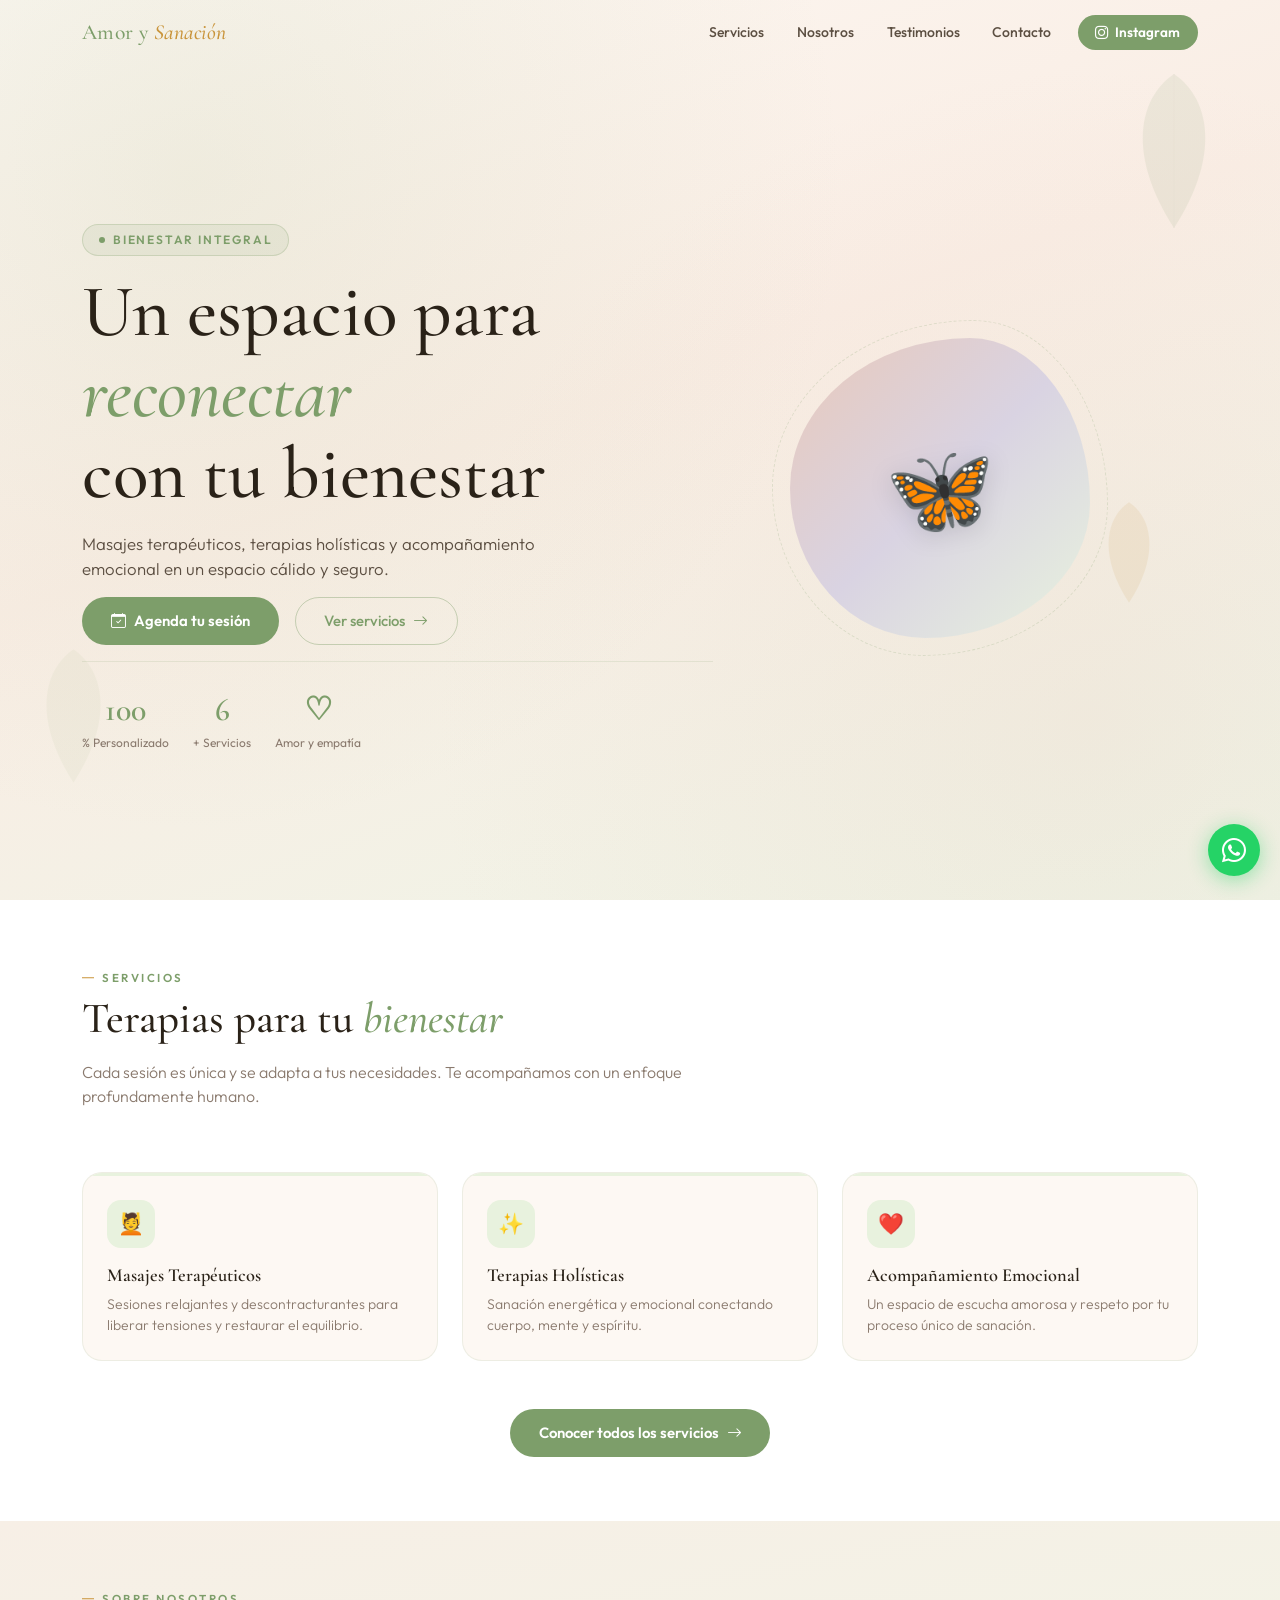
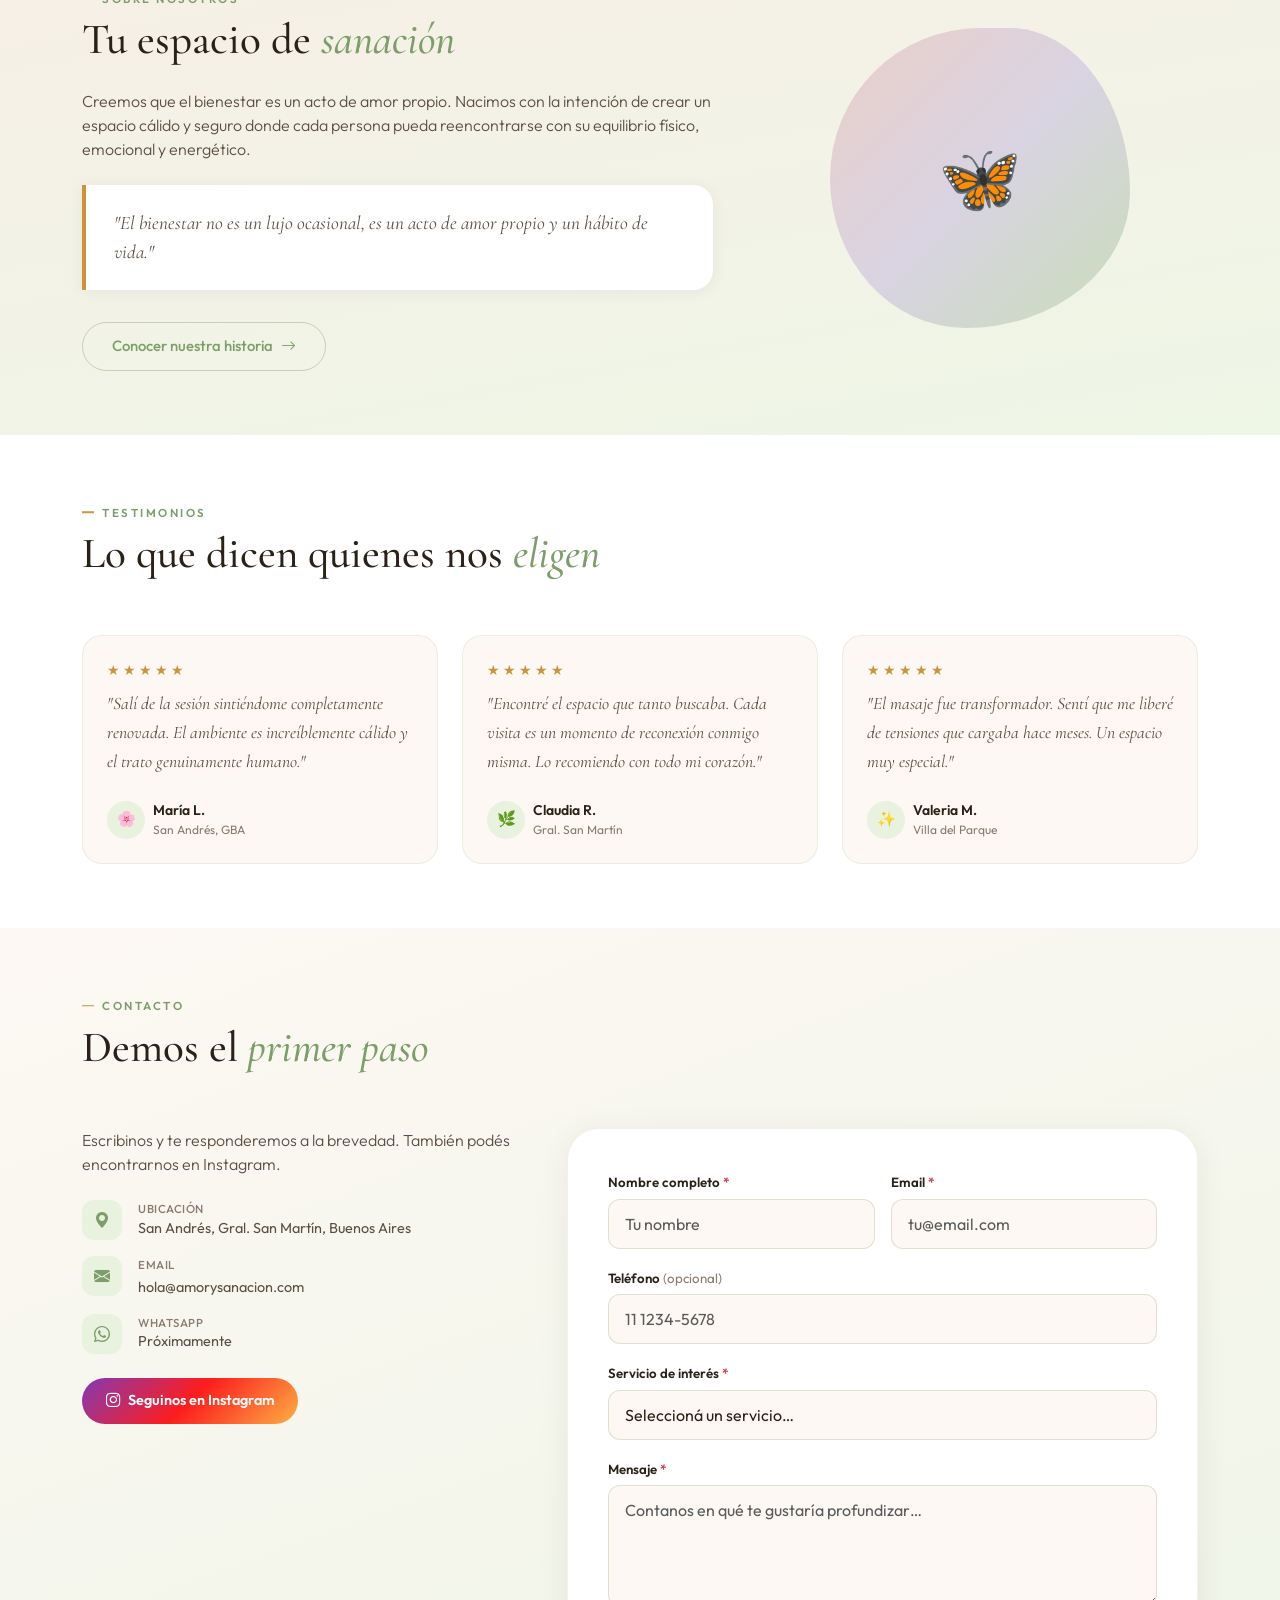
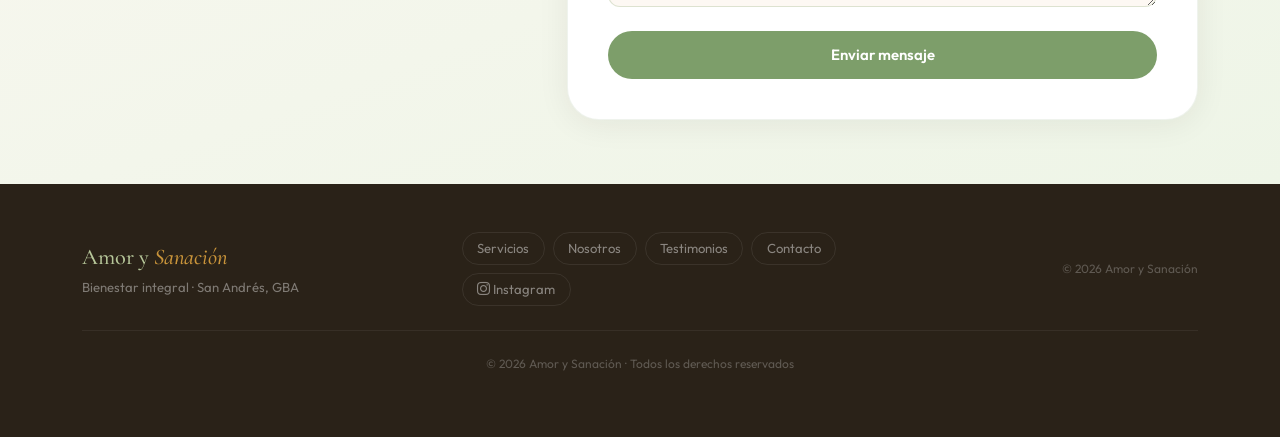
==== commit 0f20dd4d: "Correcciones importantes de la pagina" ====
--- a/index.html
+++ b/index.html
@@ -3,430 +3,553 @@
 <head>
   <meta charset="UTF-8">
   <meta name="viewport" content="width=device-width, initial-scale=1.0">
+  <meta name="description" content="Amor y Sanación — Bienestar integral en San Andrés, Buenos Aires. Masajes terapéuticos, terapias holísticas y acompañamiento emocional.">
   <title>Amor y Sanación · Bienestar Integral</title>
+
+  <!-- Bootstrap 5.3.8 -->
+  <link rel="stylesheet" href="https://cdn.jsdelivr.net/npm/bootstrap@5.3.8/dist/css/bootstrap.min.css">
+  <!-- Bootstrap Icons -->
+  <link rel="stylesheet" href="https://cdn.jsdelivr.net/npm/bootstrap-icons@1.11.3/font/bootstrap-icons.min.css">
+  <!-- Google Fonts -->
   <link rel="preconnect" href="https://fonts.googleapis.com">
   <link rel="preconnect" href="https://fonts.gstatic.com" crossorigin>
-  <link href="https://fonts.googleapis.com/css2?family=DM+Sans:opsz,wght@9..40,300;9..40,400;9..40,500;9..40,600;9..40,700&family=Playfair+Display:ital,wght@0,500;0,600;0,700;1,500;1,600&display=swap" rel="stylesheet">
-  <style>
-    *, *::before, *::after { margin: 0; padding: 0; box-sizing: border-box; }
-    html { scroll-behavior: smooth; }
-    body {
-      font-family: 'DM Sans', sans-serif;
-      color: #3a3a3a;
-      background: #f9fdf0;
-      line-height: 1.6;
-    }
-    a { text-decoration: none; color: inherit; }
-    img { max-width: 100%; display: block; }
-
-    .container { max-width: 1120px; margin: 0 auto; padding: 0 24px; }
-
-    /* ─── HEADER ─── */
-    header {
-      position: fixed; top: 0; left: 0; width: 100%;
-      background: rgba(249, 253, 240, 0.92);
-      backdrop-filter: blur(10px);
-      border-bottom: 1px solid rgba(182, 198, 153, 0.2);
-      z-index: 100;
-    }
-    header .container {
-      display: flex; align-items: center; justify-content: space-between;
-      height: 68px;
-    }
-    .logo {
-      font-family: 'Playfair Display', serif;
-      font-size: 1.25rem;
-      font-weight: 600;
-      color: #b6c699;
-      letter-spacing: -0.3px;
-    }
-    .logo span { color: #e0ba41; font-weight: 500; }
-    nav a {
-      font-size: 0.88rem;
-      font-weight: 500;
-      color: #5a5a5a;
-      margin-left: 28px;
-      transition: color .2s;
-    }
-    nav a:hover { color: #b6c699; }
-    .nav-ig {
-      display: inline-flex; align-items: center; gap: 5px;
-      background: #b6c699; color: #fff; padding: 7px 16px;
-      border-radius: 50px; font-size: 0.82rem; font-weight: 600;
-      transition: background .2s;
-    }
-    .nav-ig:hover { background: #a3b88a; }
-
-    /* ─── HERO ─── */
-    .hero {
-      min-height: 100vh;
-      display: flex; align-items: center;
-      padding: 100px 0 80px;
-      background: linear-gradient(135deg, #f9fdf0 0%, #f9f3ef 50%, #f9fdf0 100%);
-    }
-    .hero .container { display: flex; align-items: center; gap: 60px; }
-    .hero-content { flex: 1; }
-    .hero-content .badge {
-      display: inline-block;
-      background: rgba(182, 198, 153, 0.15);
-      color: #b6c699;
-      font-size: 0.78rem; font-weight: 600; text-transform: uppercase;
-      letter-spacing: 1.5px;
-      padding: 6px 16px; border-radius: 50px;
-      margin-bottom: 20px;
-    }
-    .hero-content h1 {
-      font-family: 'Playfair Display', serif;
-      font-size: 3rem;
-      font-weight: 600;
-      line-height: 1.15;
-      color: #2d2d2d;
-      margin-bottom: 18px;
-    }
-    .hero-content h1 em {
-      font-style: italic;
-      color: #b6c699;
-    }
-    .hero-content p {
-      font-size: 1.05rem;
-      color: #5a5a5a;
-      max-width: 480px;
-      margin-bottom: 32px;
-    }
-    .hero-actions { display: flex; gap: 14px; flex-wrap: wrap; }
-    .btn-primary {
-      display: inline-block;
-      background: #b6c699;
-      color: #fff; padding: 14px 34px;
-      border-radius: 50px;
-      font-weight: 600; font-size: 0.93rem;
-      transition: background .2s, transform .2s;
-    }
-    .btn-primary:hover { background: #a3b88a; transform: translateY(-2px); }
-    .btn-secondary {
-      display: inline-flex; align-items: center; gap: 8px;
-      background: transparent;
-      color: #b6c699; padding: 14px 34px;
-      border-radius: 50px;
-      font-weight: 600; font-size: 0.93rem;
-      border: 2px solid rgba(182, 198, 153, 0.3);
-      transition: background .2s, border-color .2s;
-    }
-    .btn-secondary:hover { background: rgba(182, 198, 153, 0.06); border-color: #b6c699; }
-    .hero-visual { flex: 1; display: flex; justify-content: center; }
-    .hero-symbol {
-      width: 340px; height: 340px;
-      border-radius: 50%;
-      background: radial-gradient(circle at 30% 30%, #eacfc8, #d9d3e2);
-      display: flex; align-items: center; justify-content: center;
-      position: relative;
-    }
-    .hero-symbol::after {
-      content: '';
-      position: absolute; inset: -12px;
-      border-radius: 50%;
-      border: 2px dashed rgba(182, 198, 153, 0.25);
-      animation: spin 40s linear infinite;
-    }
-    @keyframes spin { to { transform: rotate(360deg); } }
-    .hero-symbol span {
-      font-size: 4.5rem;
-      color: #fff;
-      opacity: 0.7;
-    }
-
-    /* ─── SERVICES ─── */
-    .services {
-      padding: 100px 0;
-      background: #fff;
-    }
-    .section-label {
-      font-size: 0.78rem; font-weight: 600; text-transform: uppercase;
-      letter-spacing: 2px; color: #b6c699;
-      margin-bottom: 8px;
-    }
-    .section-title {
-      font-family: 'Playfair Display', serif;
-      font-size: 2.2rem;
-      font-weight: 600;
-      color: #2d2d2d;
-      margin-bottom: 16px;
-    }
-    .section-desc {
-      color: #5a5a5a;
-      max-width: 540px;
-      margin-bottom: 50px;
-    }
-    .services-grid {
-      display: grid;
-      grid-template-columns: repeat(auto-fit, minmax(240px, 1fr));
-      gap: 28px;
-    }
-    .service-card {
-      background: #f9fdf0;
-      padding: 32px 24px;
-      border-radius: 20px;
-      border: 1px solid rgba(182, 198, 153, 0.1);
-      transition: transform .25s, box-shadow .25s;
-    }
-    .service-card:hover { transform: translateY(-4px); box-shadow: 0 12px 32px rgba(182, 198, 153, 0.08); }
-    .service-icon {
-      width: 48px; height: 48px;
-      background: rgba(182, 198, 153, 0.12);
-      border-radius: 14px;
-      display: flex; align-items: center; justify-content: center;
-      font-size: 1.3rem;
-      margin-bottom: 18px;
-    }
-    .service-card h3 {
-      font-size: 1.08rem; font-weight: 600;
-      color: #2d2d2d; margin-bottom: 8px;
-    }
-    .service-card p {
-      font-size: 0.88rem; color: #5a5a5a;
-    }
-    .service-card .accent { color: #e0ba41; }
-
-    /* ─── ABOUT ─── */
-    .about {
-      padding: 100px 0;
-      background: #f9f3ef;
-    }
-    .about .container { display: flex; align-items: center; gap: 60px; }
-    .about-content { flex: 1; }
-    .about-visual { flex: 1; display: flex; justify-content: center; }
-    .about-quote {
-      font-family: 'Playfair Display', serif;
-      font-size: 1.25rem; font-style: italic;
-      color: #b6c699;
-      border-left: 3px solid #e0ba41;
-      padding-left: 24px;
-      margin: 24px 0;
-    }
-
-    /* ─── CONTACT ─── */
-    .contact {
-      padding: 100px 0;
-      background: #f9fdf0;
-    }
-    .contact-layout { display: flex; gap: 50px; align-items: flex-start; }
-    .contact-info { flex: 1; }
-    .contact-info p { margin-bottom: 10px; color: #5a5a5a; }
-    .contact-info .info-item {
-      display: flex; align-items: center; gap: 10px;
-      margin-bottom: 12px;
-      font-size: 0.93rem;
-    }
-    .contact-form { flex: 1; }
-    .form-group { margin-bottom: 18px; }
-    .form-group label {
-      display: block;
-      font-size: 0.83rem; font-weight: 500;
-      color: #2d2d2d; margin-bottom: 5px;
-    }
-    .form-group input,
-    .form-group textarea {
-      width: 100%;
-      padding: 12px 16px;
-      border: 1.5px solid rgba(182, 198, 153, 0.2);
-      border-radius: 12px;
-      font-family: 'DM Sans', sans-serif;
-      font-size: 0.93rem;
-      background: #fff;
-      transition: border-color .2s;
-    }
-    .form-group input:focus,
-    .form-group textarea:focus {
-      outline: none;
-      border-color: #b6c699;
-    }
-    .form-group textarea { resize: vertical; min-height: 110px; }
-    .btn-submit {
-      background: #b6c699; color: #fff;
-      border: none; padding: 14px 34px;
-      border-radius: 50px; font-weight: 600; font-size: 0.93rem;
-      cursor: pointer;
-      transition: background .2s, transform .2s;
-    }
-    .btn-submit:hover { background: #a3b88a; transform: translateY(-2px); }
-
-    /* ─── FOOTER ─── */
-    footer {
-      background: #2d2d2d;
-      color: rgba(255,255,255,0.6);
-      padding: 40px 0;
-      text-align: center;
-      font-size: 0.88rem;
-    }
-    footer strong { color: #b6c699; font-weight: 500; }
-
-    /* ─── RESPONSIVE ─── */
-    @media (max-width: 800px) {
-      .hero .container { flex-direction: column; text-align: center; }
-      .hero-content p { margin-left: auto; margin-right: auto; }
-      .hero-content h1 { font-size: 2.2rem; }
-      .hero-actions { justify-content: center; }
-      .hero-symbol { width: 220px; height: 220px; }
-      .hero-symbol span { font-size: 3rem; }
-      .about .container { flex-direction: column; text-align: center; }
-      .about-quote { text-align: left; }
-      .contact-layout { flex-direction: column; }
-      nav a { margin-left: 14px; font-size: 0.78rem; }
-    }
-    @media (max-width: 500px) {
-      header .container { height: 60px; }
-      .logo { font-size: 1rem; }
-      nav a { margin-left: 10px; }
-      .hero-content h1 { font-size: 1.8rem; }
-    }
-  </style>
+  <link href="https://fonts.googleapis.com/css2?family=Cormorant+Garamond:ital,wght@0,400;0,500;0,600;1,400;1,500;1,600&family=Outfit:wght@300;400;500;600&display=swap" rel="stylesheet">
+  <!-- Estilos personalizados -->
+  <link rel="stylesheet" href="assets/css/styles.css">
 </head>
 <body>
 
-  <!-- ═══ HEADER ═══ -->
+  <!-- WhatsApp flotante -->
+  <a href="https://wa.me/" id="waBtn" aria-label="Contactar por WhatsApp" title="WhatsApp">
+    <i class="bi bi-whatsapp fs-4" aria-hidden="true"></i>
+  </a>
+
+  <!-- ══════════════════════════════════
+       HEADER
+  ══════════════════════════════════ -->
   <header>
+    <nav id="mainNav" class="navbar navbar-expand-lg fixed-top py-0"
+         aria-label="Navegación principal">
+      <div class="container">
+        <a class="navbar-brand py-3" href="index.html">Amor y <em>Sanación</em></a>
+
+        <button class="navbar-toggler" type="button"
+                data-bs-toggle="offcanvas"
+                data-bs-target="#offcanvasMenu"
+                aria-controls="offcanvasMenu"
+                aria-expanded="false"
+                aria-label="Abrir menú">
+          <span class="navbar-toggler-icon"></span>
+        </button>
+
+        <div class="collapse navbar-collapse justify-content-end" id="desktopNav">
+          <ul class="navbar-nav align-items-center gap-1 py-2">
+            <li class="nav-item"><a class="nav-link" href="#servicios">Servicios</a></li>
+            <li class="nav-item"><a class="nav-link" href="secciones/nosotros.html">Nosotros</a></li>
+            <li class="nav-item"><a class="nav-link" href="#testimonios">Testimonios</a></li>
+            <li class="nav-item"><a class="nav-link" href="#contacto">Contacto</a></li>
+            <li class="nav-item ms-2">
+              <a class="btn-nav-ig"
+                 href="https://instagram.com/_amor_y_sanacion"
+                 target="_blank" rel="noopener noreferrer"
+                 aria-label="Seguinos en Instagram">
+                <i class="bi bi-instagram" aria-hidden="true"></i> Instagram
+              </a>
+            </li>
+          </ul>
+        </div>
+      </div>
+    </nav>
+  </header>
+
+  <!-- Offcanvas menú mobile -->
+  <div class="offcanvas offcanvas-start" tabindex="-1"
+       id="offcanvasMenu" aria-labelledby="offcanvasLabel">
+    <div class="offcanvas-header">
+      <span class="navbar-brand m-0" id="offcanvasLabel">Amor y <em>Sanación</em></span>
+      <button type="button" class="btn-close"
+              data-bs-dismiss="offcanvas" aria-label="Cerrar menú"></button>
+    </div>
+    <div class="offcanvas-body d-flex flex-column justify-content-center gap-1">
+      <ul class="navbar-nav gap-1 mb-4">
+        <li class="nav-item">
+          <a class="nav-link" href="#servicios" data-bs-dismiss="offcanvas">Servicios</a>
+        </li>
+        <li class="nav-item">
+          <a class="nav-link" href="secciones/nosotros.html" data-bs-dismiss="offcanvas">Nosotros</a>
+        </li>
+        <li class="nav-item">
+          <a class="nav-link" href="#testimonios" data-bs-dismiss="offcanvas">Testimonios</a>
+        </li>
+        <li class="nav-item">
+          <a class="nav-link" href="#contacto" data-bs-dismiss="offcanvas">Contacto</a>
+        </li>
+      </ul>
+      <a class="btn-sage justify-content-center"
+         href="#contacto" data-bs-dismiss="offcanvas">
+        <i class="bi bi-calendar-check" aria-hidden="true"></i> Agenda tu sesión
+      </a>
+      <div class="mt-4 pt-4" style="border-top:1px solid rgba(125,158,106,.2)">
+        <a class="btn-ig w-100 justify-content-center"
+           href="https://instagram.com/_amor_y_sanacion"
+           target="_blank" rel="noopener noreferrer">
+          <i class="bi bi-instagram" aria-hidden="true"></i> @_amor_y_sanacion
+        </a>
+      </div>
+    </div>
+  </div>
+
+  <!-- ══════════════════════════════════
+       MAIN
+  ══════════════════════════════════ -->
+  <main id="contenido-principal">
+
+    <!-- ─── HERO ─── -->
+    <section id="inicio" aria-labelledby="hero-title">
+      <span class="hero-leaf leaf-1" aria-hidden="true">
+        <svg width="110" height="176" viewBox="0 0 100 160" fill="none">
+          <path d="M50 10C80 30 95 80 50 150 5 80 20 30 50 10Z" fill="#7d9e6a"/>
+          <path d="M50 10L50 150" stroke="#5a7a50" stroke-width="1.5" opacity=".5"/>
+        </svg>
+      </span>
+      <span class="hero-leaf leaf-2" aria-hidden="true">
+        <svg width="72" height="115" viewBox="0 0 100 160" fill="none">
+          <path d="M50 10C80 30 95 80 50 150 5 80 20 30 50 10Z" fill="#c9943a"/>
+        </svg>
+      </span>
+      <span class="hero-leaf leaf-3" aria-hidden="true">
+        <svg width="95" height="152" viewBox="0 0 100 160" fill="none">
+          <path d="M50 10C80 30 95 80 50 150 5 80 20 30 50 10Z" fill="#b6c699"/>
+        </svg>
+      </span>
+
+      <div class="container py-5">
+        <div class="row align-items-center g-5">
+
+          <div class="col-lg-7">
+            <div class="d-flex flex-column gap-3">
+              <div class="hero-in">
+                <span class="hero-badge">
+                  <span class="badge-dot" aria-hidden="true"></span>
+                  Bienestar Integral
+                </span>
+              </div>
+              <h1 id="hero-title" class="hero-h1 mb-0 hero-in">
+                Un espacio para <em>reconectar</em><br class="d-none d-sm-block">
+                con tu bienestar
+              </h1>
+              <p class="mb-0 hero-in fw-light" style="font-size:1.05rem; color:var(--mid); max-width:480px;">
+                Masajes terapéuticos, terapias holísticas y acompañamiento emocional
+                en un espacio cálido y seguro.
+              </p>
+              <div class="d-flex flex-wrap gap-3 hero-in">
+                <a href="#contacto" class="btn-sage">
+                  <i class="bi bi-calendar-check" aria-hidden="true"></i> Agenda tu sesión
+                </a>
+                <a href="secciones/servicios.html" class="btn-outline-sage">
+                  Ver servicios <i class="bi bi-arrow-right" aria-hidden="true"></i>
+                </a>
+              </div>
+              <div class="d-flex gap-4 pt-4 hero-in"
+                   style="border-top:1px solid rgba(125,158,106,.15);"
+                   aria-label="Datos destacados">
+                <div class="text-center">
+                  <strong class="stat-value counter" data-target="100" aria-label="100%">0</strong>
+                  <span class="stat-label d-block">% Personalizado</span>
+                </div>
+                <div class="text-center">
+                  <strong class="stat-value counter" data-target="6" aria-label="6+">0</strong>
+                  <span class="stat-label d-block">+ Servicios</span>
+                </div>
+                <div class="text-center">
+                  <strong class="stat-value" aria-hidden="true">♡</strong>
+                  <span class="stat-label d-block">Amor y empatía</span>
+                </div>
+              </div>
+            </div>
+          </div>
+
+          <div class="col-lg-5 d-none d-lg-flex justify-content-center">
+            <div style="max-width:380px; width:100%;">
+              <div class="hero-orb"
+                   role="img" aria-label="Ilustración de bienestar">
+                <span class="orb-emoji" aria-hidden="true">🦋</span>
+              </div>
+            </div>
+          </div>
+
+        </div>
+      </div>
+    </section>
+
+    <!-- ─── SERVICIOS (preview) ─── -->
+    <section id="servicios" class="py-5" aria-labelledby="servicios-title" style="background:#fff;">
+      <div class="container py-3">
+        <div class="row mb-5">
+          <div class="col-lg-7 reveal">
+            <span class="section-label">Servicios</span>
+            <h2 id="servicios-title" class="section-title mb-3">
+              Terapias para tu <em>bienestar</em>
+            </h2>
+            <p class="fw-light" style="color:var(--muted);">
+              Cada sesión es única y se adapta a tus necesidades.
+              Te acompañamos con un enfoque profundamente humano.
+            </p>
+          </div>
+        </div>
+
+        <div class="row g-4" role="list">
+          <div class="col-sm-6 col-lg-4 reveal" role="listitem">
+            <article class="service-card" aria-labelledby="srv1">
+              <div class="service-card-body">
+                <div class="service-icon" aria-hidden="true">💆</div>
+                <h3 id="srv1">Masajes Terapéuticos</h3>
+                <p>Sesiones relajantes y descontracturantes para liberar tensiones y restaurar el equilibrio.</p>
+              </div>
+            </article>
+          </div>
+          <div class="col-sm-6 col-lg-4 reveal reveal-d1" role="listitem">
+            <article class="service-card" aria-labelledby="srv2">
+              <div class="service-card-body">
+                <div class="service-icon" aria-hidden="true">✨</div>
+                <h3 id="srv2">Terapias Holísticas</h3>
+                <p>Sanación energética y emocional conectando cuerpo, mente y espíritu.</p>
+              </div>
+            </article>
+          </div>
+          <div class="col-sm-6 col-lg-4 reveal reveal-d2" role="listitem">
+            <article class="service-card" aria-labelledby="srv3">
+              <div class="service-card-body">
+                <div class="service-icon" aria-hidden="true">❤️</div>
+                <h3 id="srv3">Acompañamiento Emocional</h3>
+                <p>Un espacio de escucha amorosa y respeto por tu proceso único de sanación.</p>
+              </div>
+            </article>
+          </div>
+        </div>
+
+        <div class="text-center mt-5 reveal">
+          <a href="secciones/servicios.html" class="btn-sage">
+            Conocer todos los servicios
+            <i class="bi bi-arrow-right" aria-hidden="true"></i>
+          </a>
+        </div>
+      </div>
+    </section>
+
+    <!-- ─── NOSOTROS (preview) ─── -->
+    <section id="nosotros" class="py-5 about-section" aria-labelledby="nosotros-title">
+      <div class="container py-3">
+        <div class="row align-items-center g-5">
+
+          <div class="col-lg-5 d-flex justify-content-center order-lg-2 reveal reveal-d1">
+            <div class="about-orb" role="img" aria-label="Mariposa, símbolo de transformación">🦋</div>
+          </div>
+
+          <div class="col-lg-7 order-lg-1 reveal">
+            <span class="section-label">Sobre nosotros</span>
+            <h2 id="nosotros-title" class="section-title mb-4">
+              Tu espacio de <em>sanación</em>
+            </h2>
+            <p class="fw-light mb-3" style="color:var(--mid);">
+              Creemos que el bienestar es un acto de amor propio. Nacimos con la intención
+              de crear un espacio cálido y seguro donde cada persona pueda reencontrarse
+              con su equilibrio físico, emocional y energético.
+            </p>
+            <blockquote class="quote-block my-4">
+              <p>"El bienestar no es un lujo ocasional, es un acto de amor propio y un hábito de vida."</p>
+            </blockquote>
+            <a href="secciones/nosotros.html" class="btn-outline-sage mt-2">
+              Conocer nuestra historia
+              <i class="bi bi-arrow-right" aria-hidden="true"></i>
+            </a>
+          </div>
+
+        </div>
+      </div>
+    </section>
+
+    <!-- ─── TESTIMONIOS ─── -->
+    <section id="testimonios" class="py-5" aria-labelledby="testimonios-title" style="background:#fff;">
+      <div class="container py-3">
+        <div class="row mb-5">
+          <div class="col-lg-6 reveal">
+            <span class="section-label">Testimonios</span>
+            <h2 id="testimonios-title" class="section-title">
+              Lo que dicen quienes nos <em>eligen</em>
+            </h2>
+          </div>
+        </div>
+        <div class="row g-4" role="list">
+          <div class="col-md-4 reveal" role="listitem">
+            <article class="testimonial-card" aria-label="Testimonio de María L.">
+              <p class="testimonial-stars mb-2" aria-label="5 de 5 estrellas">★★★★★</p>
+              <p class="testimonial-text mb-4">"Salí de la sesión sintiéndome completamente renovada. El ambiente es increíblemente cálido y el trato genuinamente humano."</p>
+              <footer class="d-flex align-items-center gap-2 mt-auto">
+                <div class="testimonial-avatar" aria-hidden="true">🌸</div>
+                <div>
+                  <p class="testimonial-name">María L.</p>
+                  <p class="testimonial-loc">San Andrés, GBA</p>
+                </div>
+              </footer>
+            </article>
+          </div>
+          <div class="col-md-4 reveal reveal-d1" role="listitem">
+            <article class="testimonial-card" aria-label="Testimonio de Claudia R.">
+              <p class="testimonial-stars mb-2" aria-label="5 de 5 estrellas">★★★★★</p>
+              <p class="testimonial-text mb-4">"Encontré el espacio que tanto buscaba. Cada visita es un momento de reconexión conmigo misma. Lo recomiendo con todo mi corazón."</p>
+              <footer class="d-flex align-items-center gap-2 mt-auto">
+                <div class="testimonial-avatar" aria-hidden="true">🌿</div>
+                <div>
+                  <p class="testimonial-name">Claudia R.</p>
+                  <p class="testimonial-loc">Gral. San Martín</p>
+                </div>
+              </footer>
+            </article>
+          </div>
+          <div class="col-md-4 reveal reveal-d2" role="listitem">
+            <article class="testimonial-card" aria-label="Testimonio de Valeria M.">
+              <p class="testimonial-stars mb-2" aria-label="5 de 5 estrellas">★★★★★</p>
+              <p class="testimonial-text mb-4">"El masaje fue transformador. Sentí que me liberé de tensiones que cargaba hace meses. Un espacio muy especial."</p>
+              <footer class="d-flex align-items-center gap-2 mt-auto">
+                <div class="testimonial-avatar" aria-hidden="true">✨</div>
+                <div>
+                  <p class="testimonial-name">Valeria M.</p>
+                  <p class="testimonial-loc">Villa del Parque</p>
+                </div>
+              </footer>
+            </article>
+          </div>
+        </div>
+      </div>
+    </section>
+
+    <!-- ─── CONTACTO (con formulario validado) ─── -->
+    <section id="contacto" class="py-5 contact-section" aria-labelledby="contacto-title">
+      <div class="container py-3">
+        <div class="row mb-5">
+          <div class="col-lg-6 reveal">
+            <span class="section-label">Contacto</span>
+            <h2 id="contacto-title" class="section-title">
+              Demos el <em>primer paso</em>
+            </h2>
+          </div>
+        </div>
+
+        <div class="row g-5 align-items-start">
+
+          <!-- Información de contacto -->
+          <div class="col-lg-5 reveal">
+            <p class="fw-light mb-4" style="color:var(--mid);">
+              Escribinos y te responderemos a la brevedad.
+              También podés encontrarnos en Instagram.
+            </p>
+            <address class="d-flex flex-column gap-3 mb-4">
+              <div class="d-flex gap-3 align-items-start">
+                <div class="contact-icon-wrap" aria-hidden="true">
+                  <i class="bi bi-geo-alt-fill text-sage"></i>
+                </div>
+                <div>
+                  <p class="contact-label mb-0">Ubicación</p>
+                  <p class="contact-value mb-0">San Andrés, Gral. San Martín, Buenos Aires</p>
+                </div>
+              </div>
+              <div class="d-flex gap-3 align-items-start">
+                <div class="contact-icon-wrap" aria-hidden="true">
+                  <i class="bi bi-envelope-fill text-sage"></i>
+                </div>
+                <div>
+                  <p class="contact-label mb-0">Email</p>
+                  <a href="mailto:hola@amorysanacion.com"
+                     class="contact-value text-decoration-none"
+                     style="color:var(--mid);">hola@amorysanacion.com</a>
+                </div>
+              </div>
+              <div class="d-flex gap-3 align-items-start">
+                <div class="contact-icon-wrap" aria-hidden="true">
+                  <i class="bi bi-whatsapp text-sage"></i>
+                </div>
+                <div>
+                  <p class="contact-label mb-0">WhatsApp</p>
+                  <p class="contact-value mb-0">Próximamente</p>
+                </div>
+              </div>
+            </address>
+            <a href="https://instagram.com/_amor_y_sanacion"
+               target="_blank" rel="noopener noreferrer"
+               class="btn-ig"
+               aria-label="Ir al Instagram de Amor y Sanación">
+              <i class="bi bi-instagram" aria-hidden="true"></i> Seguinos en Instagram
+            </a>
+          </div>
+
+          <!-- Formulario validado -->
+          <div class="col-lg-7 reveal reveal-d1">
+            <div class="form-wrap">
+              <form id="contactForm" novalidate aria-label="Formulario de contacto">
+
+                <div class="row g-3">
+
+                  <div class="col-sm-6">
+                    <label for="nombre" class="form-label">
+                      Nombre completo
+                      <span class="text-danger" aria-hidden="true">*</span>
+                    </label>
+                    <input type="text" class="form-control" id="nombre" name="nombre"
+                           placeholder="Tu nombre"
+                           required autocomplete="name"
+                           aria-required="true"
+                           aria-describedby="nombre-fb">
+                    <div class="invalid-feedback" id="nombre-fb">
+                      Por favor ingresá tu nombre completo.
+                    </div>
+                  </div>
+
+                  <div class="col-sm-6">
+                    <label for="email" class="form-label">
+                      Email
+                      <span class="text-danger" aria-hidden="true">*</span>
+                    </label>
+                    <input type="email" class="form-control" id="email" name="email"
+                           placeholder="tu@email.com"
+                           required autocomplete="email"
+                           aria-required="true"
+                           aria-describedby="email-fb">
+                    <div class="invalid-feedback" id="email-fb">
+                      Ingresá un email válido.
+                    </div>
+                  </div>
+
+                  <div class="col-12">
+                    <label for="telefono" class="form-label">
+                      Teléfono
+                      <span class="fw-normal" style="color:var(--muted);">(opcional)</span>
+                    </label>
+                    <input type="tel" class="form-control" id="telefono" name="telefono"
+                           placeholder="11 1234-5678"
+                           autocomplete="tel"
+                           pattern="[\d\s\-\+\(\)]{7,20}"
+                           aria-describedby="telefono-fb">
+                    <div class="invalid-feedback" id="telefono-fb">
+                      Ingresá un número de teléfono válido.
+                    </div>
+                  </div>
+
+                  <div class="col-12">
+                    <label for="servicio" class="form-label">
+                      Servicio de interés
+                      <span class="text-danger" aria-hidden="true">*</span>
+                    </label>
+                    <select class="form-select" id="servicio" name="servicio"
+                            required
+                            aria-required="true"
+                            aria-describedby="servicio-fb">
+                      <option value="">Seleccioná un servicio…</option>
+                      <option value="masajes">Masajes Terapéuticos</option>
+                      <option value="holisticas">Terapias Holísticas</option>
+                      <option value="sensoriales">Experiencias Sensoriales</option>
+                      <option value="emocional">Acompañamiento Emocional</option>
+                      <option value="grupales">Experiencias Grupales</option>
+                      <option value="contenido">Contenido de Bienestar</option>
+                    </select>
+                    <div class="invalid-feedback" id="servicio-fb">
+                      Seleccioná el servicio de tu interés.
+                    </div>
+                  </div>
+
+                  <div class="col-12">
+                    <label for="mensaje" class="form-label">
+                      Mensaje
+                      <span class="text-danger" aria-hidden="true">*</span>
+                    </label>
+                    <textarea class="form-control" id="mensaje" name="mensaje"
+                              rows="4"
+                              placeholder="Contanos en qué te gustaría profundizar…"
+                              required minlength="10"
+                              aria-required="true"
+                              aria-describedby="mensaje-fb"></textarea>
+                    <div class="invalid-feedback" id="mensaje-fb">
+                      El mensaje debe tener al menos 10 caracteres.
+                    </div>
+                  </div>
+
+                </div>
+
+                <div class="mt-4">
+                  <button type="submit" id="submitBtn"
+                          class="btn-sage w-100 justify-content-center"
+                          aria-label="Enviar formulario de contacto">
+                    <span id="btnLabel">Enviar mensaje</span>
+                    <span id="btnSpinner"
+                          class="spinner-border spinner-border-sm d-none"
+                          role="status" aria-hidden="true"></span>
+                  </button>
+                </div>
+
+                <!-- Feedback de éxito (aria-live para lectores de pantalla) -->
+                <div id="successMsg"
+                     class="d-none mt-3 p-3 d-flex align-items-center gap-2"
+                     role="alert" aria-live="polite"
+                     style="background:var(--sage-pale);
+                            border:1px solid rgba(125,158,106,.3);
+                            border-radius:.75rem; color:var(--sage);">
+                  <i class="bi bi-check-circle-fill" aria-hidden="true"></i>
+                  <span>¡Mensaje enviado! Te contactaremos pronto con mucho amor.</span>
+                </div>
+
+              </form>
+            </div>
+          </div>
+
+        </div>
+      </div>
+    </section>
+
+  </main>
+
+  <!-- ══════════════════════════════════
+       FOOTER
+  ══════════════════════════════════ -->
+  <footer class="site-footer py-5" role="contentinfo">
     <div class="container">
-      <a href="#" class="logo">Amor y <span>Sanación</span></a>
-      <nav>
-        <a href="#servicios">Servicios</a>
-        <a href="#nosotros">Nosotros</a>
-        <a href="#contacto">Contacto</a>
-        <a href="https://instagram.com/_amor_y_sanacion" target="_blank" class="nav-ig">
-          <svg width="15" height="15" viewBox="0 0 24 24" fill="currentColor"><path d="M12 2.163c3.204 0 3.584.012 4.85.07 3.252.148 4.771 1.691 4.919 4.919.058 1.265.069 1.645.069 4.849 0 3.205-.012 3.584-.069 4.849-.149 3.225-1.664 4.771-4.919 4.919-1.266.058-1.644.07-4.85.07-3.204 0-3.584-.012-4.849-.07-3.26-.149-4.771-1.699-4.919-4.92-.058-1.265-.07-1.644-.07-4.849 0-3.204.013-3.583.07-4.849.149-3.227 1.664-4.771 4.919-4.919 1.266-.057 1.645-.069 4.849-.069zM12 0C8.741 0 8.333.014 7.053.072 2.695.272.273 2.69.073 7.052.014 8.333 0 8.741 0 12c0 3.259.014 3.668.072 4.948.2 4.358 2.618 6.78 6.98 6.98C8.333 23.986 8.741 24 12 24c3.259 0 3.668-.014 4.948-.072 4.354-.2 6.782-2.618 6.979-6.98.059-1.28.073-1.689.073-4.948 0-3.259-.014-3.667-.072-4.947-.196-4.354-2.617-6.78-6.979-6.98C15.668.014 15.259 0 12 0zm0 5.838a6.162 6.162 0 100 12.324 6.162 6.162 0 000-12.324zM12 16a4 4 0 110-8 4 4 0 010 8zm6.406-11.845a1.44 1.44 0 100 2.881 1.44 1.44 0 000-2.881z"/></svg>
-          Instagram
-        </a>
-      </nav>
-    </div>
-  </header>
-
-  <!-- ═══ HERO ═══ -->
-  <section class="hero" id="inicio">
-    <div class="container">
-      <div class="hero-content">
-        <span class="badge">Bienestar Integral</span>
-        <h1>Un espacio para <em>reconectar</em> con tu bienestar</h1>
-        <p>Masajes terapéuticos, terapias holísticas y acompañamiento emocional en un espacio cálido y seguro.</p>
-        <div class="hero-actions">
-          <a href="#contacto" class="btn-primary">Agenda tu sesión</a>
-          <a href="#servicios" class="btn-secondary">Ver servicios</a>
-        </div>
-      </div>
-      <div class="hero-visual">
-        <div class="hero-symbol">
-          <span>🦋</span>
-        </div>
-      </div>
-    </div>
-  </section>
-
-  <!-- ═══ SERVICES ═══ -->
-  <section class="services" id="servicios">
-    <div class="container">
-      <span class="section-label">Servicios</span>
-      <h2 class="section-title">Terapias para tu bienestar</h2>
-      <p class="section-desc">Cada sesión es única y se adapta a tus necesidades. Te acompañamos en tu proceso de sanación con un enfoque profundamente humano.</p>
-      <div class="services-grid">
-        <div class="service-card">
-          <div class="service-icon">💆</div>
-          <h3>Masajes Terapéuticos</h3>
-          <p>Sesiones individuales y paquetes de masajes relajantes y descontracturantes, diseñados para liberar tensiones y restaurar el equilibrio.</p>
-        </div>
-        <div class="service-card">
-          <div class="service-icon">✨</div>
-          <h3>Terapias Holísticas</h3>
-          <p>Sanación energética y emocional a través de técnicas que conectan cuerpo, mente y espíritu.</p>
-        </div>
-        <div class="service-card">
-          <div class="service-icon">🌿</div>
-          <h3>Experiencias Sensoriales</h3>
-          <p>Aromaterapia, musicoterapia ambiental y ambientación consciente para una experiencia de bienestar profunda.</p>
-        </div>
-        <div class="service-card">
-          <div class="service-icon">🧠</div>
-          <h3>Contenido de Bienestar</h3>
-          <p>Guías de mindfulness, meditación y crecimiento personal para llevar el bienestar a tu día a día.</p>
-        </div>
-        <div class="service-card">
-          <div class="service-icon">❤️</div>
-          <h3>Acompañamiento Emocional</h3>
-          <p>Un espacio de escucha amorosa y respeto por tu proceso único de sanación y transformación.</p>
-        </div>
-        <div class="service-card">
-          <div class="service-icon">🦋</div>
-          <h3>Experiencias Grupales</h3>
-          <p>Talleres de autocuidado, retiros de bienestar y espacios de conexión colectiva.</p>
-        </div>
-      </div>
-    </div>
-  </section>
-
-  <!-- ═══ ABOUT ═══ -->
-  <section class="about" id="nosotros">
-    <div class="container">
-      <div class="about-content">
-        <span class="section-label">Sobre nosotros</span>
-        <h2 class="section-title">Tu espacio de sanación</h2>
-        <p>Creemos que el bienestar es un acto de amor propio. Nacimos con la intención de crear un espacio cálido y seguro donde cada persona pueda reencontrarse con su equilibrio físico, emocional y energético.</p>
-        <div class="about-quote">"El bienestar no es un lujo ocasional, es un acto de amor propio y un hábito de vida."</div>
-        <p style="margin-top: 16px;">Te acompañamos con empatía, respeto y confidencialidad en cada paso de tu camino hacia una vida más consciente y plena.</p>
-      </div>
-      <div class="about-visual">
-        <div style="width:260px;height:260px;border-radius:50%;background:linear-gradient(135deg,#eacfc8,#d9d3e2);display:flex;align-items:center;justify-content:center;">
-          <span style="font-size:4.5rem;opacity:0.6;">🦋</span>
-        </div>
-      </div>
-    </div>
-  </section>
-
-  <!-- ═══ CONTACT ═══ -->
-  <section class="contact" id="contacto">
-    <div class="container">
-      <span class="section-label">Contacto</span>
-      <h2 class="section-title">Demos el primer paso</h2>
-      <div class="contact-layout">
-        <div class="contact-info">
-          <p style="margin-bottom: 24px;" id="contactText">Escribinos y te responderemos a la brevedad. También podés contactarnos por Instagram.</p>
-          <div class="info-item">📍 San Andrés, Gral. San Martín, Buenos Aires</div>
-          <div class="info-item">📧 hola@amorysanacion.com</div>
-          <div class="info-item">📱 <span id="phoneDisplay">Próximamente</span></div>
-          <a href="https://instagram.com/_amor_y_sanacion" target="_blank" class="btn-primary" style="margin-top: 12px;">
-            <svg width="18" height="18" viewBox="0 0 24 24" fill="currentColor" style="vertical-align:middle;margin-right:6px;"><path d="M12 2.163c3.204 0 3.584.012 4.85.07 3.252.148 4.771 1.691 4.919 4.919.058 1.265.069 1.645.069 4.849 0 3.205-.012 3.584-.069 4.849-.149 3.225-1.664 4.771-4.919 4.919-1.266.058-1.644.07-4.85.07-3.204 0-3.584-.012-4.849-.07-3.26-.149-4.771-1.699-4.919-4.92-.058-1.265-.07-1.644-.07-4.849 0-3.204.013-3.583.07-4.849.149-3.227 1.664-4.771 4.919-4.919 1.266-.057 1.645-.069 4.849-.069zM12 0C8.741 0 8.333.014 7.053.072 2.695.272.273 2.69.073 7.052.014 8.333 0 8.741 0 12c0 3.259.014 3.668.072 4.948.2 4.358 2.618 6.78 6.98 6.98C8.333 23.986 8.741 24 12 24c3.259 0 3.668-.014 4.948-.072 4.354-.2 6.782-2.618 6.979-6.98.059-1.28.073-1.689.073-4.948 0-3.259-.014-3.667-.072-4.947-.196-4.354-2.617-6.78-6.979-6.98C15.668.014 15.259 0 12 0zm0 5.838a6.162 6.162 0 100 12.324 6.162 6.162 0 000-12.324zM12 16a4 4 0 110-8 4 4 0 010 8zm6.406-11.845a1.44 1.44 0 100 2.881 1.44 1.44 0 000-2.881z"/></svg>
-            Seguinos en Instagram
+      <div class="row align-items-center gy-4">
+        <div class="col-md-4">
+          <p class="footer-brand mb-1">Amor y <em>Sanación</em></p>
+          <p class="mb-0" style="font-size:.82rem; color:rgba(255,255,255,.4);">
+            Bienestar integral · San Andrés, GBA
+          </p>
+        </div>
+        <nav class="col-md-5 d-flex flex-wrap gap-2" aria-label="Navegación del pie de página">
+          <a href="#servicios"   class="footer-link">Servicios</a>
+          <a href="secciones/nosotros.html" class="footer-link">Nosotros</a>
+          <a href="#testimonios" class="footer-link">Testimonios</a>
+          <a href="#contacto"    class="footer-link">Contacto</a>
+          <a href="https://instagram.com/_amor_y_sanacion"
+             target="_blank" rel="noopener noreferrer"
+             class="footer-link">
+            <i class="bi bi-instagram" aria-hidden="true"></i> Instagram
           </a>
-        </div>
-        <form class="contact-form" id="contactForm">
-          <div class="form-group">
-            <label for="nombre">Nombre</label>
-            <input type="text" id="nombre" placeholder="Tu nombre" required>
-          </div>
-          <div class="form-group">
-            <label for="email">Email</label>
-            <input type="email" id="email" placeholder="tu@email.com" required>
-          </div>
-          <div class="form-group">
-            <label for="mensaje">Mensaje</label>
-            <textarea id="mensaje" placeholder="Contanos en qué te gustaría profundizar..." required></textarea>
-          </div>
-          <button type="submit" class="btn-submit">Enviar mensaje</button>
-          <p id="formFeedback" style="margin-top:12px;font-size:0.83rem;color:#b6c699;display:none;">✓ Mensaje enviado con éxito. Te contactaremos pronto.</p>
-        </form>
-      </div>
-    </div>
-  </section>
-
-  <!-- ═══ FOOTER ═══ -->
-  <footer>
-    <div class="container">
-      <p>&copy; 2026 <strong>Amor y Sanación</strong> · Todos los derechos reservados</p>
+        </nav>
+        <div class="col-md-3 text-md-end">
+          <p class="mb-0" style="font-size:.75rem; color:rgba(255,255,255,.25);">
+            &copy; 2026 Amor y Sanación
+          </p>
+        </div>
+      </div>
+      <p class="footer-copy text-center mt-4 pt-4">
+        &copy; 2026 Amor y Sanación · Todos los derechos reservados
+      </p>
     </div>
   </footer>
 
-  <script>
-    document.getElementById('contactForm').addEventListener('submit', function(e) {
-      e.preventDefault();
-      document.getElementById('formFeedback').style.display = 'block';
-      this.reset();
-    });
-  </script>
+  <!-- jQuery 3.7.1 (antes de Bootstrap) -->
+  <script src="https://code.jquery.com/jquery-3.7.1.min.js"
+          integrity="sha256-/JqT3SQfawRcv/BIHPThkBvs0OEvtFFmqPF/lYI/Cxo="
+          crossorigin="anonymous"></script>
+  <!-- Bootstrap 5.3.8 Bundle -->
+  <script src="https://cdn.jsdelivr.net/npm/bootstrap@5.3.8/dist/js/bootstrap.bundle.min.js"></script>
+  <!-- Scripts propios -->
+  <script src="assets/js/main.js"></script>
+
 </body>
 </html>
--- a/assets/css/styles.css
+++ b/assets/css/styles.css
@@ -0,0 +1,857 @@
+/* ══════════════════════════════════════════════════════════
+   styles.css  ·  Amor y Sanación
+   Estilos personalizados sobre Bootstrap 5.3.8
+   Enfoque Mobile-First — breakpoints: 320 · 768 · 1024px+
+══════════════════════════════════════════════════════════ */
+
+/* ─── VARIABLES DE MARCA + OVERRIDES BOOTSTRAP ─── */
+:root {
+  --sage:        #7d9e6a;
+  --sage-light:  #b6c699;
+  --sage-pale:   #e8f2de;
+  --blush:       #e8c9bb;
+  --gold:        #c9943a;
+  --cream:       #fdf8f3;
+  --cream-alt:   #f5ede3;
+  --dark:        #2a2218;
+  --mid:         #5c4f42;
+  --muted:       #8a7a6e;
+
+  /* Overrides variables Bootstrap */
+  --bs-body-font-family: 'Outfit', sans-serif;
+  --bs-body-bg:          var(--cream);
+  --bs-body-color:       var(--dark);
+  --bs-primary:          var(--sage);
+  --bs-primary-rgb:      125, 158, 106;
+  --bs-border-radius:    .75rem;
+  --bs-border-radius-lg: 1.25rem;
+  --bs-border-radius-xl: 2rem;
+}
+
+/* ─── BASE ─── */
+html { scroll-behavior: smooth; }
+body { overflow-x: hidden; background: var(--cream); }
+h1, h2, h3, .font-display { font-family: 'Cormorant Garamond', serif; }
+address { font-style: normal; }
+a { transition: color .2s, opacity .2s; }
+
+/* ─── UTILIDADES DE MARCA ─── */
+.text-sage      { color: var(--sage)     !important; }
+.text-gold      { color: var(--gold)     !important; }
+.text-mid       { color: var(--mid)      !important; }
+.text-muted-w   { color: var(--muted)    !important; }
+.bg-cream       { background: var(--cream)     !important; }
+.bg-sage-pale   { background: var(--sage-pale) !important; }
+.bg-blush       { background: #f9ede4           !important; }
+.fw-light       { font-weight: 300 !important; }
+
+/* ══════════════════════════════════════════════════════════
+   NAVBAR
+══════════════════════════════════════════════════════════ */
+#mainNav {
+  transition: background .35s ease, box-shadow .35s ease;
+  background: transparent;
+}
+#mainNav.scrolled {
+  background: rgba(253, 248, 243, .95) !important;
+  backdrop-filter: blur(14px);
+  -webkit-backdrop-filter: blur(14px);
+  box-shadow: 0 1px 0 rgba(125, 158, 106, .15);
+}
+.navbar-brand {
+  font-family: 'Cormorant Garamond', serif;
+  font-size: 1.35rem;
+  font-weight: 500;
+  color: var(--sage) !important;
+  letter-spacing: .02em;
+}
+.navbar-brand em { color: var(--gold); }
+
+.nav-link {
+  font-size: .875rem;
+  font-weight: 500;
+  color: var(--mid) !important;
+  padding: .45rem .9rem !important;
+  border-radius: 50px;
+  transition: color .2s, background .2s;
+}
+.nav-link:hover,
+.nav-link.active {
+  color: var(--sage) !important;
+  background: var(--sage-pale);
+}
+.nav-link[aria-current="page"] {
+  color: var(--sage) !important;
+  background: var(--sage-pale);
+}
+
+.btn-nav-ig {
+  display: inline-flex;
+  align-items: center;
+  gap: 6px;
+  background: var(--sage);
+  color: #fff !important;
+  padding: .45rem 1.1rem;
+  border-radius: 50px;
+  font-size: .85rem;
+  font-weight: 600;
+  text-decoration: none;
+  transition: filter .2s, transform .2s;
+}
+.btn-nav-ig:hover { filter: brightness(1.1); transform: translateY(-1px); }
+
+/* Toggler */
+.navbar-toggler { border: none; padding: .5rem; border-radius: .5rem; }
+.navbar-toggler:focus { box-shadow: none; outline: 2px solid rgba(125, 158, 106, .4); }
+.navbar-toggler-icon {
+  background-image: url("data:image/svg+xml,%3Csvg xmlns='http://www.w3.org/2000/svg' viewBox='0 0 30 30'%3E%3Cpath stroke='%235c4f42' stroke-linecap='round' stroke-width='2' d='M4 7h22M4 15h22M4 23h22'/%3E%3C/svg%3E");
+}
+
+/* Offcanvas */
+#offcanvasMenu { background: var(--cream); }
+#offcanvasMenu .nav-link {
+  font-family: 'Cormorant Garamond', serif;
+  font-size: 1.65rem;
+  font-weight: 500;
+  padding: .7rem 1.25rem !important;
+  border-radius: 1rem;
+}
+
+/* ══════════════════════════════════════════════════════════
+   HERO PRINCIPAL (index.html)
+══════════════════════════════════════════════════════════ */
+#inicio {
+  min-height: 100svh;
+  display: flex;
+  align-items: center;
+  padding-top: 76px;
+  background: linear-gradient(160deg, var(--cream) 0%, #f9ede4 45%, #eef5e7 100%);
+  position: relative;
+  overflow: hidden;
+}
+#inicio::before {
+  content: '';
+  position: absolute;
+  inset: 0;
+  z-index: 0;
+  background-image:
+    radial-gradient(circle at 15% 20%, rgba(182, 198, 153, .18) 0%, transparent 50%),
+    radial-gradient(circle at 85% 80%, rgba(232, 201, 187, .22) 0%, transparent 50%);
+  pointer-events: none;
+}
+#inicio > .container { position: relative; z-index: 1; }
+
+/* Hojas flotantes */
+.hero-leaf {
+  position: absolute;
+  pointer-events: none;
+  opacity: .1;
+  animation: floatLeaf 9s ease-in-out infinite;
+}
+.leaf-1 { top: 7%;  right: 4%;  width: 110px; animation-delay: 0s; }
+.leaf-2 { top: 55%; right: 9%;  width: 72px;  animation-delay: 2.5s; animation-duration: 11s; }
+.leaf-3 { bottom: 12%; left: 2%; width: 95px; animation-delay: 4s; }
+
+@keyframes floatLeaf {
+  0%, 100% { transform: translateY(0)    rotate(0deg); }
+  40%       { transform: translateY(-14px) rotate(5deg); }
+  70%       { transform: translateY(7px)  rotate(-3deg); }
+}
+
+/* Badge pulsante */
+.hero-badge {
+  display: inline-flex;
+  align-items: center;
+  gap: 8px;
+  background: rgba(125, 158, 106, .1);
+  border: 1px solid rgba(125, 158, 106, .25);
+  color: var(--sage);
+  font-size: .75rem;
+  font-weight: 600;
+  letter-spacing: 1.8px;
+  text-transform: uppercase;
+  padding: 6px 16px;
+  border-radius: 50px;
+}
+.badge-dot {
+  width: 6px; height: 6px;
+  border-radius: 50%;
+  background: var(--sage);
+  flex-shrink: 0;
+  animation: blink 2s ease infinite;
+}
+@keyframes blink {
+  0%, 100% { opacity: 1; transform: scale(1); }
+  50%       { opacity: .3; transform: scale(.6); }
+}
+
+/* Tipografía hero */
+.hero-h1 {
+  font-size: clamp(2.2rem, 7vw, 4.6rem);
+  font-weight: 500;
+  line-height: 1.1;
+  color: var(--dark);
+}
+.hero-h1 em { font-style: italic; color: var(--sage); }
+
+/* Orb morfante */
+.hero-orb {
+  width: 100%;
+  aspect-ratio: 1;
+  border-radius: 60% 40% 55% 45% / 50% 55% 45% 50%;
+  background: linear-gradient(135deg, var(--blush), #d9d3e2, var(--sage-pale));
+  display: flex;
+  align-items: center;
+  justify-content: center;
+  position: relative;
+  animation: morphBlob 13s ease-in-out infinite;
+}
+.hero-orb::before {
+  content: '';
+  position: absolute;
+  inset: -18px;
+  border-radius: inherit;
+  border: 1.5px dashed rgba(125, 158, 106, .2);
+  animation: morphBlob 13s ease-in-out infinite reverse;
+}
+@keyframes morphBlob {
+  0%, 100% { border-radius: 60% 40% 55% 45% / 50% 55% 45% 50%; }
+  25%       { border-radius: 50% 50% 40% 60% / 60% 40% 60% 40%; }
+  50%       { border-radius: 40% 60% 60% 40% / 45% 55% 45% 55%; }
+  75%       { border-radius: 55% 45% 50% 50% / 50% 45% 55% 50%; }
+}
+.orb-emoji {
+  font-size: clamp(3.5rem, 9vw, 5.5rem);
+  filter: drop-shadow(0 4px 12px rgba(0, 0, 0, .12));
+}
+
+/* Stats */
+.stat-value {
+  font-family: 'Cormorant Garamond', serif;
+  font-size: 2rem;
+  font-weight: 600;
+  color: var(--sage);
+  display: block;
+}
+.stat-label { font-size: .75rem; color: var(--muted); }
+
+/* Animación de entrada hero */
+@keyframes fadeUp {
+  from { opacity: 0; transform: translateY(22px); }
+  to   { opacity: 1; transform: none; }
+}
+.hero-in { opacity: 0; animation: fadeUp .7s ease forwards; }
+.hero-in:nth-child(1) { animation-delay: .1s; }
+.hero-in:nth-child(2) { animation-delay: .22s; }
+.hero-in:nth-child(3) { animation-delay: .34s; }
+.hero-in:nth-child(4) { animation-delay: .46s; }
+.hero-in:nth-child(5) { animation-delay: .58s; }
+
+/* ══════════════════════════════════════════════════════════
+   PAGE HERO — páginas secundarias
+══════════════════════════════════════════════════════════ */
+.page-hero {
+  padding: 120px 0 64px;
+  background: linear-gradient(160deg, var(--cream) 0%, #f0f7e8 100%);
+  position: relative;
+  overflow: hidden;
+}
+.page-hero::before {
+  content: '';
+  position: absolute;
+  inset: 0;
+  background-image:
+    radial-gradient(circle at 90% 10%, rgba(182, 198, 153, .15) 0%, transparent 55%),
+    radial-gradient(circle at 10% 90%, rgba(232, 201, 187, .15) 0%, transparent 55%);
+  pointer-events: none;
+}
+.page-hero > .container { position: relative; z-index: 1; }
+
+.page-hero .breadcrumb { font-size: .8rem; }
+.page-hero .breadcrumb-item a { color: var(--sage); text-decoration: none; }
+.page-hero .breadcrumb-item a:hover { text-decoration: underline; }
+.page-hero .breadcrumb-item.active { color: var(--muted); }
+.page-hero .breadcrumb-item + .breadcrumb-item::before { color: var(--muted); }
+
+.page-hero-title {
+  font-family: 'Cormorant Garamond', serif;
+  font-size: clamp(2.2rem, 6vw, 3.8rem);
+  font-weight: 500;
+  line-height: 1.1;
+  color: var(--dark);
+  margin-bottom: .75rem;
+}
+.page-hero-title em { font-style: italic; color: var(--sage); }
+
+.page-hero-lead {
+  font-size: clamp(.95rem, 2.5vw, 1.1rem);
+  color: var(--mid);
+  font-weight: 300;
+  max-width: 560px;
+}
+
+/* ══════════════════════════════════════════════════════════
+   ELEMENTOS DE SECCIÓN COMPARTIDOS
+══════════════════════════════════════════════════════════ */
+.section-label {
+  display: inline-block;
+  font-size: .72rem;
+  font-weight: 600;
+  letter-spacing: 2.5px;
+  text-transform: uppercase;
+  color: var(--sage);
+  padding-left: 20px;
+  position: relative;
+  margin-bottom: .5rem;
+}
+.section-label::before {
+  content: '';
+  position: absolute;
+  left: 0; top: 50%;
+  width: 12px; height: 1.5px;
+  background: var(--gold);
+  transform: translateY(-50%);
+}
+
+.section-title {
+  font-family: 'Cormorant Garamond', serif;
+  font-size: clamp(1.8rem, 4.5vw, 2.7rem);
+  font-weight: 500;
+  line-height: 1.15;
+  color: var(--dark);
+}
+.section-title em { font-style: italic; color: var(--sage); }
+
+/* Scroll reveal */
+.reveal {
+  opacity: 0;
+  transform: translateY(28px);
+  transition: opacity .65s ease, transform .65s ease;
+}
+.reveal.visible { opacity: 1; transform: none; }
+.reveal-d1 { transition-delay: .1s; }
+.reveal-d2 { transition-delay: .2s; }
+.reveal-d3 { transition-delay: .3s; }
+
+/* ══════════════════════════════════════════════════════════
+   TARJETAS DE SERVICIO (cards compactas — index.html)
+══════════════════════════════════════════════════════════ */
+.service-card {
+  background: var(--cream);
+  border: 1px solid rgba(125, 158, 106, .12);
+  border-radius: var(--bs-border-radius-lg);
+  overflow: hidden;
+  transition: transform .3s ease, box-shadow .3s ease;
+  height: 100%;
+}
+.service-card::before {
+  content: '';
+  display: block;
+  height: 3px;
+  background: var(--sage-pale);
+  transition: background .3s;
+}
+.service-card:hover { transform: translateY(-5px); box-shadow: 0 14px 40px rgba(42, 34, 24, .1); }
+.service-card:hover::before { background: var(--sage); }
+.service-card-body { padding: 1.5rem; }
+
+.service-icon {
+  width: 48px; height: 48px;
+  border-radius: 14px;
+  background: var(--sage-pale);
+  display: flex;
+  align-items: center;
+  justify-content: center;
+  font-size: 1.3rem;
+  margin-bottom: 1rem;
+}
+.service-card h3 {
+  font-family: 'Cormorant Garamond', serif;
+  font-size: 1.15rem;
+  font-weight: 600;
+  color: var(--dark);
+  margin-bottom: .5rem;
+}
+.service-card p { font-size: .875rem; color: var(--muted); font-weight: 300; margin: 0; }
+
+/* ══════════════════════════════════════════════════════════
+   TARJETAS DE SERVICIO DETALLADAS (servicios.html)
+══════════════════════════════════════════════════════════ */
+.service-detail-card {
+  background: #fff;
+  border: 1px solid rgba(125, 158, 106, .12);
+  border-radius: var(--bs-border-radius-xl);
+  padding: 2rem;
+  height: 100%;
+  transition: box-shadow .3s ease, transform .3s ease;
+  position: relative;
+  overflow: hidden;
+}
+.service-detail-card::after {
+  content: '';
+  position: absolute;
+  top: 0; left: 0; right: 0;
+  height: 4px;
+  background: linear-gradient(90deg, var(--sage), var(--gold));
+  transform: scaleX(0);
+  transform-origin: left;
+  transition: transform .35s ease;
+}
+.service-detail-card:hover { box-shadow: 0 16px 48px rgba(42, 34, 24, .1); transform: translateY(-3px); }
+.service-detail-card:hover::after { transform: scaleX(1); }
+
+.service-detail-icon {
+  width: 60px; height: 60px;
+  border-radius: 18px;
+  background: var(--sage-pale);
+  display: flex;
+  align-items: center;
+  justify-content: center;
+  font-size: 1.6rem;
+  margin-bottom: 1.25rem;
+  flex-shrink: 0;
+}
+.service-detail-card h3 {
+  font-family: 'Cormorant Garamond', serif;
+  font-size: 1.35rem;
+  font-weight: 600;
+  color: var(--dark);
+  margin-bottom: .75rem;
+}
+.service-detail-card p { font-size: .9rem; color: var(--mid); font-weight: 300; line-height: 1.7; }
+.service-detail-card ul {
+  list-style: none;
+  padding: 0; margin: .75rem 0 0;
+}
+.service-detail-card ul li {
+  font-size: .875rem;
+  color: var(--muted);
+  padding: .3rem 0;
+  padding-left: 1.25rem;
+  position: relative;
+}
+.service-detail-card ul li::before {
+  content: '✦';
+  position: absolute; left: 0;
+  color: var(--gold);
+  font-size: .65rem;
+  top: .45rem;
+}
+
+/* ══════════════════════════════════════════════════════════
+   PROCESO / STEPS (servicios.html)
+══════════════════════════════════════════════════════════ */
+.process-step {
+  display: flex;
+  gap: 1.25rem;
+  align-items: flex-start;
+}
+.process-number {
+  font-family: 'Cormorant Garamond', serif;
+  font-size: 3rem;
+  font-weight: 600;
+  color: rgba(125, 158, 106, .2);
+  line-height: 1;
+  flex-shrink: 0;
+  min-width: 56px;
+}
+.process-step h3 {
+  font-family: 'Cormorant Garamond', serif;
+  font-size: 1.2rem;
+  font-weight: 600;
+  color: var(--dark);
+  margin-bottom: .4rem;
+}
+.process-step p { font-size: .875rem; color: var(--muted); font-weight: 300; margin: 0; }
+
+/* Acordeón FAQ */
+.accordion-item {
+  border: 1px solid rgba(125, 158, 106, .15);
+  border-radius: var(--bs-border-radius-lg) !important;
+  margin-bottom: .5rem;
+  overflow: hidden;
+}
+.accordion-button {
+  font-family: 'Cormorant Garamond', serif;
+  font-size: 1.1rem;
+  font-weight: 500;
+  color: var(--dark);
+  background: var(--cream);
+}
+.accordion-button:not(.collapsed) {
+  color: var(--sage);
+  background: var(--sage-pale);
+  box-shadow: none;
+}
+.accordion-button::after {
+  filter: hue-rotate(90deg) saturate(.6);
+}
+.accordion-button:focus { box-shadow: 0 0 0 .2rem rgba(125, 158, 106, .2); }
+.accordion-body { font-size: .9rem; color: var(--mid); font-weight: 300; background: var(--cream); }
+
+/* ══════════════════════════════════════════════════════════
+   SECCIÓN NOSOTROS (index preview + nosotros.html)
+══════════════════════════════════════════════════════════ */
+.about-section {
+  background: linear-gradient(170deg, #f7efe6 0%, #eef6e6 100%);
+}
+.quote-block {
+  border-left: 4px solid var(--gold);
+  background: #fff;
+  border-radius: 0 var(--bs-border-radius-lg) var(--bs-border-radius-lg) 0;
+  padding: 1.5rem 1.75rem;
+  box-shadow: 0 2px 16px rgba(42, 34, 24, .06);
+}
+.quote-block p {
+  font-family: 'Cormorant Garamond', serif;
+  font-size: 1.2rem;
+  font-style: italic;
+  color: var(--mid);
+  margin: 0;
+}
+.about-orb {
+  width: 100%;
+  max-width: 300px;
+  aspect-ratio: 1;
+  margin: auto;
+  border-radius: 50% 40% 55% 45% / 50% 55% 45% 50%;
+  background: linear-gradient(135deg, #eacfc8, #d9d3e2, #c8ddb8);
+  display: flex;
+  align-items: center;
+  justify-content: center;
+  font-size: clamp(3rem, 10vw, 4.2rem);
+  animation: morphBlob 14s ease-in-out infinite;
+}
+
+/* ══════════════════════════════════════════════════════════
+   VALORES (nosotros.html)
+══════════════════════════════════════════════════════════ */
+.value-card {
+  background: #fff;
+  border: 1px solid rgba(125, 158, 106, .12);
+  border-radius: var(--bs-border-radius-lg);
+  padding: 1.75rem 1.5rem;
+  height: 100%;
+  text-align: center;
+  transition: transform .3s ease, box-shadow .3s ease;
+}
+.value-card:hover { transform: translateY(-4px); box-shadow: 0 12px 36px rgba(42, 34, 24, .09); }
+.value-icon {
+  width: 64px; height: 64px;
+  border-radius: 50%;
+  background: var(--sage-pale);
+  display: flex;
+  align-items: center;
+  justify-content: center;
+  font-size: 1.6rem;
+  margin: 0 auto 1rem;
+}
+.value-card h3 {
+  font-family: 'Cormorant Garamond', serif;
+  font-size: 1.2rem;
+  font-weight: 600;
+  color: var(--dark);
+  margin-bottom: .5rem;
+}
+.value-card p { font-size: .875rem; color: var(--muted); font-weight: 300; margin: 0; }
+
+/* Timeline (nosotros.html) */
+.timeline { position: relative; padding-left: 2rem; }
+.timeline::before {
+  content: '';
+  position: absolute;
+  left: .5rem; top: 0; bottom: 0;
+  width: 2px;
+  background: linear-gradient(to bottom, var(--sage-pale), var(--sage), var(--sage-pale));
+}
+.timeline-item { position: relative; margin-bottom: 2rem; }
+.timeline-item:last-child { margin-bottom: 0; }
+.timeline-dot {
+  position: absolute;
+  left: -2rem;
+  top: .25rem;
+  width: 12px; height: 12px;
+  border-radius: 50%;
+  background: var(--sage);
+  border: 2px solid var(--cream);
+  box-shadow: 0 0 0 2px var(--sage);
+}
+.timeline-year {
+  font-size: .72rem;
+  font-weight: 700;
+  letter-spacing: 1.5px;
+  text-transform: uppercase;
+  color: var(--gold);
+  margin-bottom: .25rem;
+}
+.timeline-item h3 {
+  font-family: 'Cormorant Garamond', serif;
+  font-size: 1.15rem;
+  font-weight: 600;
+  color: var(--dark);
+  margin-bottom: .35rem;
+}
+.timeline-item p { font-size: .875rem; color: var(--muted); font-weight: 300; margin: 0; }
+
+/* ══════════════════════════════════════════════════════════
+   TESTIMONIOS
+══════════════════════════════════════════════════════════ */
+.testimonial-card {
+  background: var(--cream);
+  border: 1px solid rgba(125, 158, 106, .12);
+  border-radius: var(--bs-border-radius-lg);
+  padding: 1.5rem;
+  height: 100%;
+  display: flex;
+  flex-direction: column;
+}
+.testimonial-stars { color: var(--gold); letter-spacing: 3px; font-size: .9rem; }
+.testimonial-text {
+  font-family: 'Cormorant Garamond', serif;
+  font-size: 1.1rem;
+  font-style: italic;
+  color: var(--mid);
+  line-height: 1.65;
+  flex: 1;
+}
+.testimonial-avatar {
+  width: 38px; height: 38px;
+  border-radius: 50%;
+  flex-shrink: 0;
+  background: var(--sage-pale);
+  display: flex;
+  align-items: center;
+  justify-content: center;
+  font-size: .95rem;
+}
+.testimonial-name { font-size: .875rem; font-weight: 600; color: var(--dark); margin: 0; }
+.testimonial-loc  { font-size: .75rem; color: var(--muted); margin: 0; }
+
+/* ══════════════════════════════════════════════════════════
+   SECCIÓN CONTACTO
+══════════════════════════════════════════════════════════ */
+.contact-section {
+  background: linear-gradient(160deg, var(--cream) 0%, #eef5e7 100%);
+}
+.contact-icon-wrap {
+  width: 40px; height: 40px;
+  border-radius: .75rem;
+  flex-shrink: 0;
+  background: var(--sage-pale);
+  display: flex;
+  align-items: center;
+  justify-content: center;
+}
+.contact-label {
+  font-size: .72rem;
+  text-transform: uppercase;
+  letter-spacing: .5px;
+  color: var(--muted);
+  font-weight: 500;
+}
+.contact-value { font-size: .9rem; color: var(--mid); }
+
+.form-wrap {
+  background: #fff;
+  border-radius: var(--bs-border-radius-xl);
+  border: 1px solid rgba(125, 158, 106, .12);
+  box-shadow: 0 4px 32px rgba(42, 34, 24, .07);
+  padding: 1.75rem;
+}
+@media (min-width: 768px) { .form-wrap { padding: 2.5rem; } }
+
+/* Form controls override Bootstrap */
+.form-control,
+.form-select {
+  background: var(--cream);
+  border: 1.5px solid rgba(125, 158, 106, .25);
+  border-radius: .75rem !important;
+  font-family: 'Outfit', sans-serif;
+  color: var(--dark);
+  padding: .75rem 1rem;
+  transition: border-color .2s, box-shadow .2s;
+}
+.form-control:focus,
+.form-select:focus {
+  background: var(--cream);
+  border-color: var(--sage);
+  box-shadow: 0 0 0 .2rem rgba(125, 158, 106, .18);
+  color: var(--dark);
+}
+.form-control.is-valid,
+.form-select.is-valid   { border-color: var(--sage); }
+.form-control.is-invalid,
+.form-select.is-invalid  { border-color: #dc3545; }
+.valid-feedback { color: var(--sage); }
+.form-label {
+  font-size: .83rem;
+  font-weight: 600;
+  color: var(--dark);
+  margin-bottom: .35rem;
+}
+
+/* ══════════════════════════════════════════════════════════
+   BOTONES
+══════════════════════════════════════════════════════════ */
+.btn-sage {
+  display: inline-flex;
+  align-items: center;
+  gap: 8px;
+  background: var(--sage);
+  color: #fff !important;
+  border: none;
+  border-radius: 50px;
+  font-weight: 600;
+  font-size: .93rem;
+  padding: .8rem 1.8rem;
+  text-decoration: none;
+  transition: filter .2s, transform .2s;
+  min-height: 44px;
+  cursor: pointer;
+  font-family: 'Outfit', sans-serif;
+}
+.btn-sage:hover    { filter: brightness(1.08); transform: translateY(-2px); }
+.btn-sage:disabled { opacity: .7; transform: none; cursor: not-allowed; }
+.btn-sage-sm { padding: .55rem 1.2rem; font-size: .85rem; min-height: 38px; }
+
+.btn-outline-sage {
+  display: inline-flex;
+  align-items: center;
+  gap: 8px;
+  color: var(--sage) !important;
+  border: 1.5px solid rgba(125, 158, 106, .4);
+  border-radius: 50px;
+  font-weight: 500;
+  font-size: .93rem;
+  padding: .75rem 1.8rem;
+  text-decoration: none;
+  background: transparent;
+  transition: background .2s, border-color .2s;
+  min-height: 44px;
+}
+.btn-outline-sage:hover {
+  background: var(--sage-pale);
+  border-color: var(--sage);
+}
+
+.btn-ig {
+  display: inline-flex;
+  align-items: center;
+  gap: 8px;
+  background: linear-gradient(135deg, #833ab4, #fd1d1d, #fcb045);
+  color: #fff !important;
+  border: none;
+  border-radius: 50px;
+  font-weight: 600;
+  font-size: .9rem;
+  padding: .75rem 1.5rem;
+  text-decoration: none;
+  transition: opacity .2s, transform .2s;
+  min-height: 44px;
+}
+.btn-ig:hover { opacity: .88; transform: translateY(-2px); }
+
+/* ══════════════════════════════════════════════════════════
+   FOOTER
+══════════════════════════════════════════════════════════ */
+.site-footer { background: var(--dark); }
+.footer-brand {
+  font-family: 'Cormorant Garamond', serif;
+  font-size: 1.4rem;
+  font-weight: 500;
+  color: var(--sage-light);
+}
+.footer-brand em { color: var(--gold); }
+.footer-link {
+  font-size: .82rem;
+  color: rgba(255, 255, 255, .45);
+  padding: .35rem .9rem;
+  border-radius: 50px;
+  border: 1px solid rgba(255, 255, 255, .08);
+  text-decoration: none;
+  transition: color .2s, border-color .2s;
+}
+.footer-link:hover { color: var(--sage-light); border-color: rgba(182, 198, 153, .35); }
+.footer-copy {
+  font-size: .75rem;
+  color: rgba(255, 255, 255, .25);
+  border-top: 1px solid rgba(255, 255, 255, .06);
+}
+
+/* ══════════════════════════════════════════════════════════
+   WHATSAPP FLOTANTE
+══════════════════════════════════════════════════════════ */
+#waBtn {
+  position: fixed;
+  bottom: 1.5rem; right: 1.25rem;
+  z-index: 1055;
+  width: 52px; height: 52px;
+  border-radius: 50%;
+  background: #25d366;
+  color: #fff;
+  display: flex;
+  align-items: center;
+  justify-content: center;
+  box-shadow: 0 4px 20px rgba(37, 211, 102, .45);
+  text-decoration: none;
+  transition: transform .25s, box-shadow .25s;
+  animation: waPop .5s cubic-bezier(.34, 1.56, .64, 1) 1.2s both;
+}
+#waBtn:hover { transform: scale(1.1); box-shadow: 0 6px 28px rgba(37, 211, 102, .55); }
+@keyframes waPop {
+  from { transform: scale(0); opacity: 0; }
+  to   { transform: scale(1); opacity: 1; }
+}
+
+/* ══════════════════════════════════════════════════════════
+   CTA BANNER
+══════════════════════════════════════════════════════════ */
+.cta-banner {
+  background: linear-gradient(135deg, var(--sage) 0%, #5d8050 100%);
+  border-radius: var(--bs-border-radius-xl);
+  padding: 3rem 2rem;
+  text-align: center;
+}
+.cta-banner h2 {
+  font-family: 'Cormorant Garamond', serif;
+  color: #fff;
+  font-size: clamp(1.6rem, 4vw, 2.2rem);
+  font-weight: 500;
+}
+.cta-banner p { color: rgba(255, 255, 255, .8); font-weight: 300; }
+.btn-cta-white {
+  display: inline-flex;
+  align-items: center;
+  gap: 8px;
+  background: #fff;
+  color: var(--sage) !important;
+  border-radius: 50px;
+  font-weight: 600;
+  font-size: .93rem;
+  padding: .8rem 2rem;
+  text-decoration: none;
+  transition: transform .2s, box-shadow .2s;
+  min-height: 44px;
+}
+.btn-cta-white:hover { transform: translateY(-2px); box-shadow: 0 8px 24px rgba(0,0,0,.15); }
+
+/* ══════════════════════════════════════════════════════════
+   RESPONSIVE — ajustes de detalle por breakpoint
+══════════════════════════════════════════════════════════ */
+
+/* 320px — mobile small: ya es el base, sin breakpoint */
+
+/* 576px — col-sm */
+@media (min-width: 576px) {
+  .hero-orb { max-width: 300px; }
+}
+
+/* 768px — tablet */
+@media (min-width: 768px) {
+  .page-hero { padding: 140px 0 80px; }
+}
+
+/* 992px — desktop */
+@media (min-width: 992px) {
+  .cta-banner { padding: 4rem 3rem; text-align: left; }
+}
